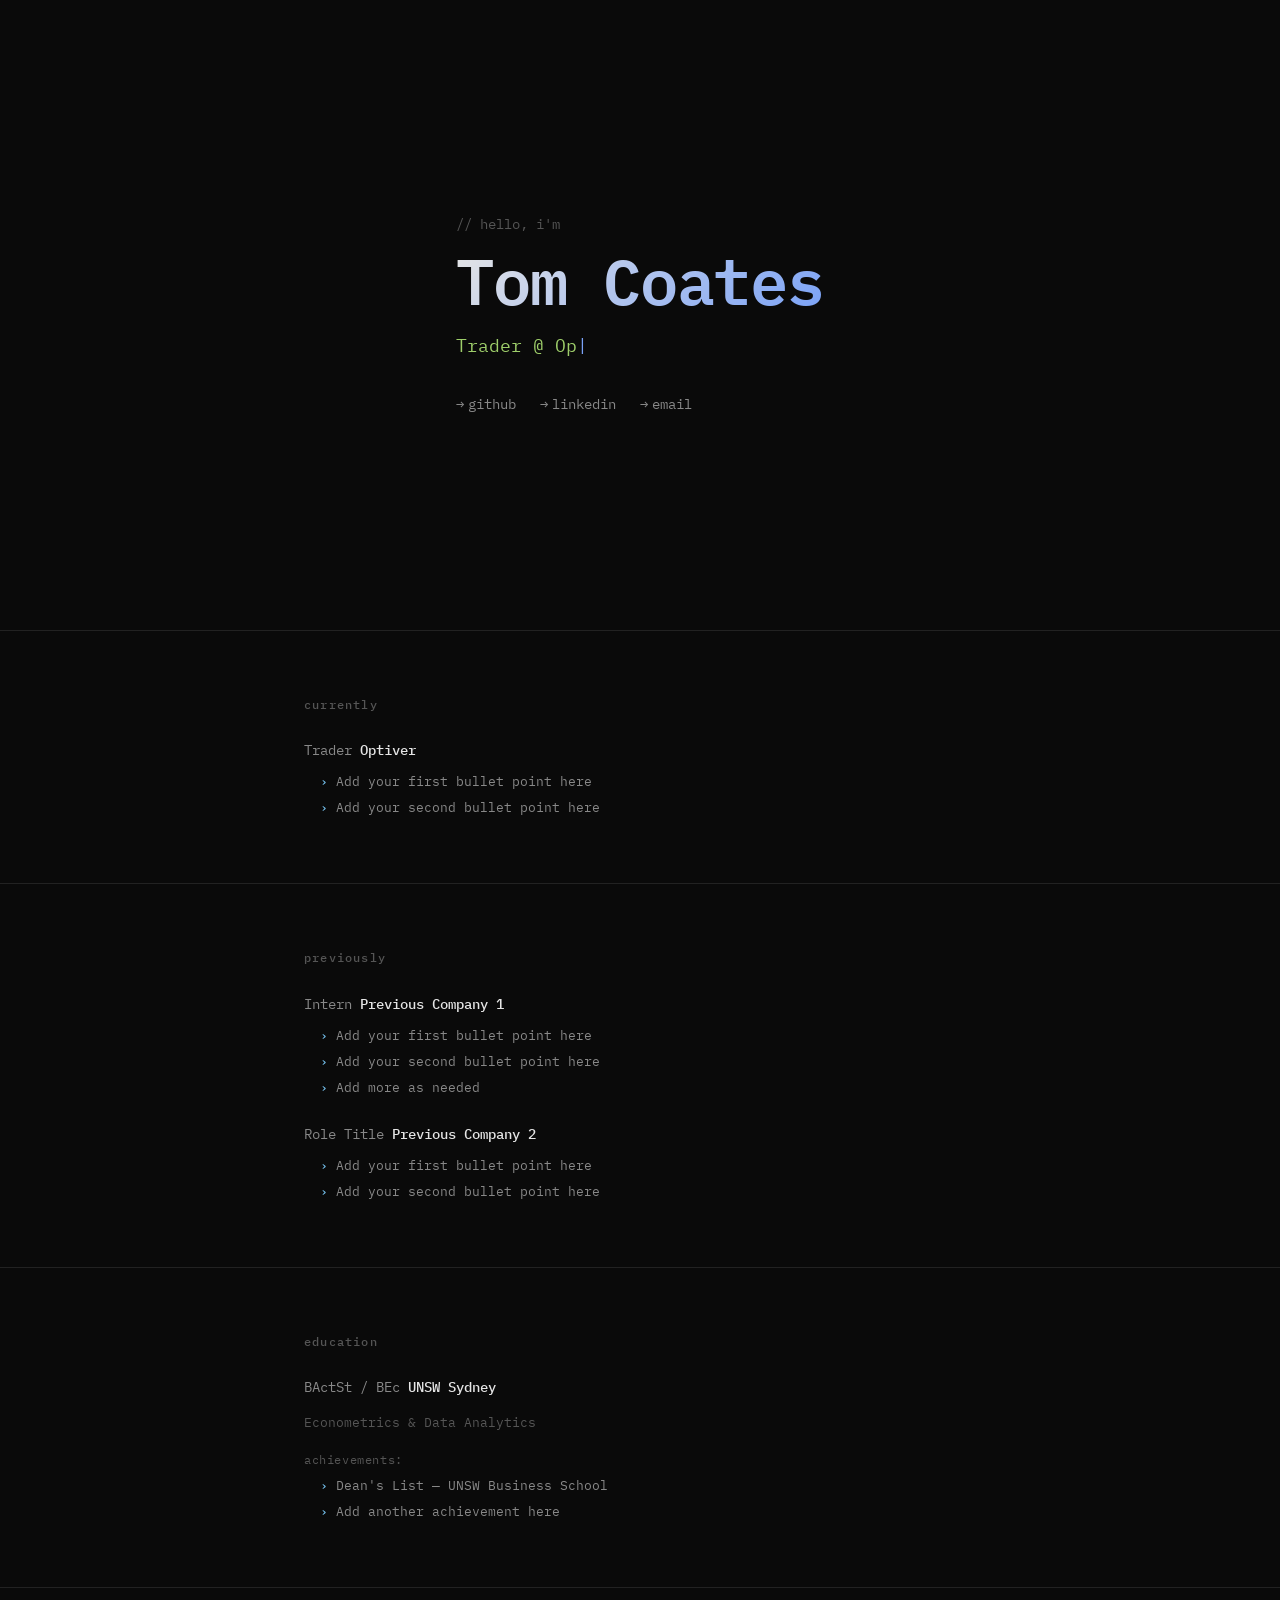
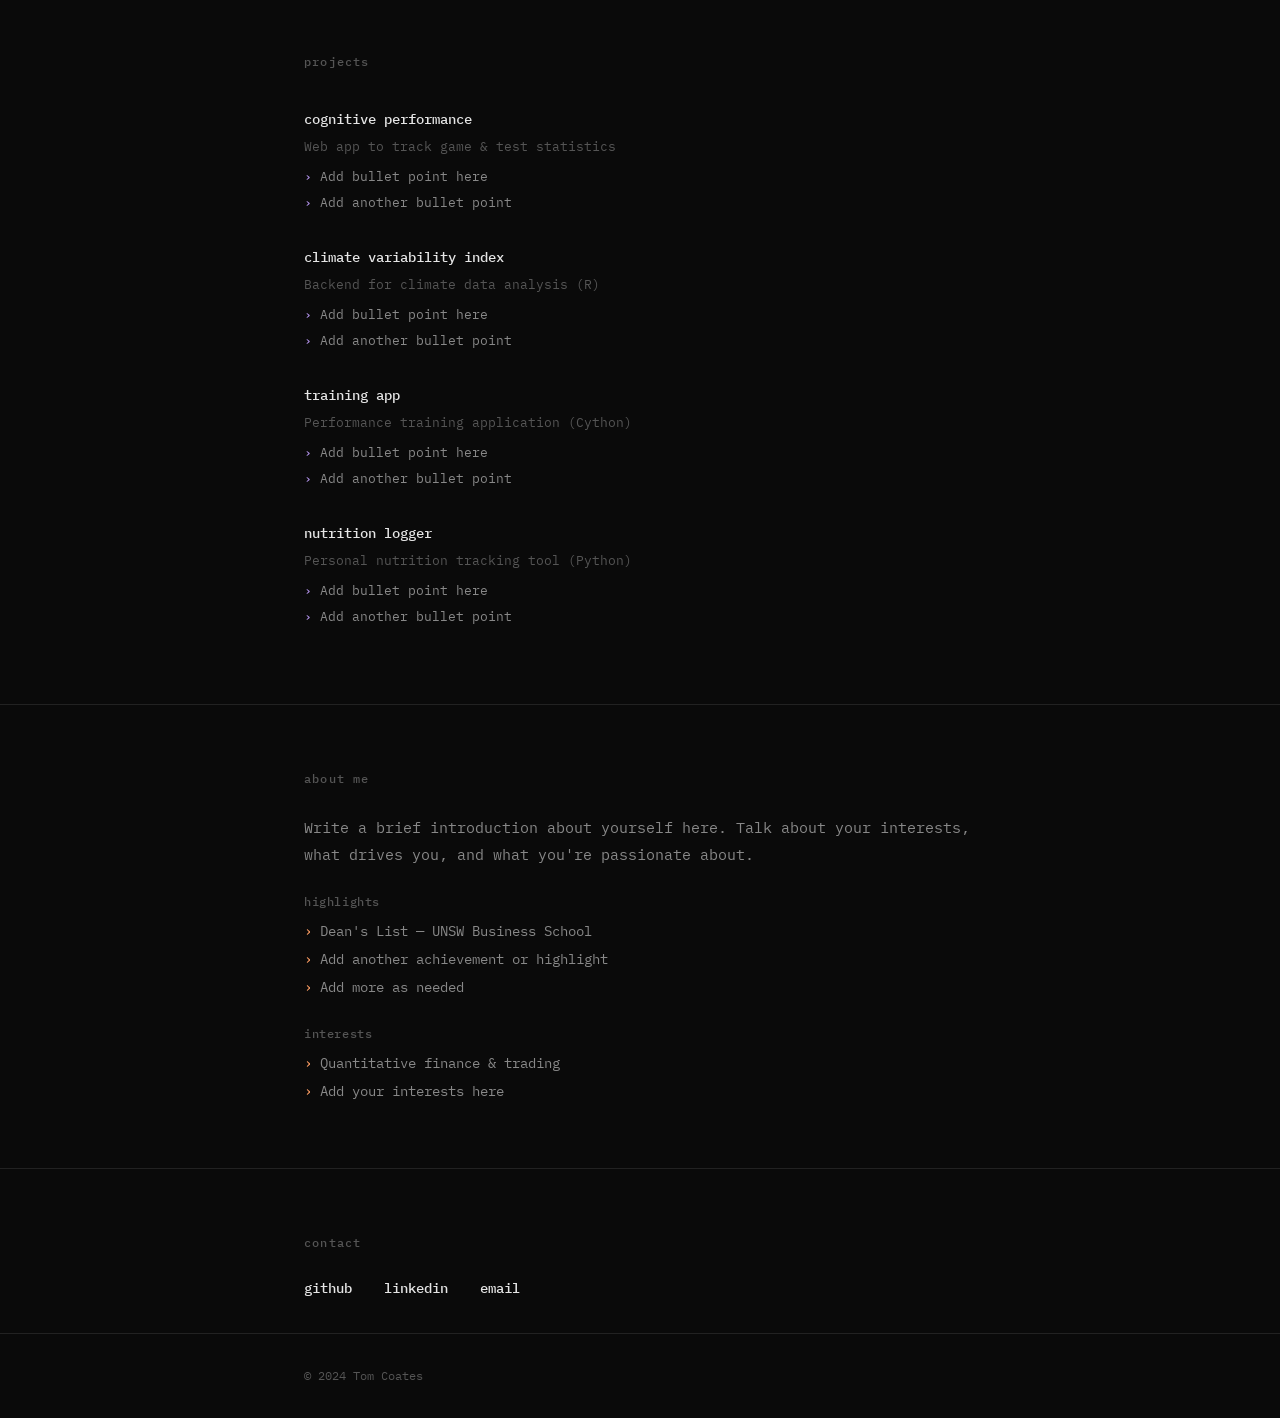
==== index.html @ 4c6ff426 "Add bullet points to all sections and About Me page" ====
<!DOCTYPE html>
<html lang="en">

<head>
    <meta charset="UTF-8">
    <meta name="viewport" content="width=device-width, initial-scale=1.0">
    <title>Tom Coates</title>
    <meta name="description"
        content="Tom Coates - Quantitative Trader at Optiver. UNSW Graduate in Actuarial Studies and Economics.">

    <!-- IBM Plex Mono Font -->
    <link rel="preconnect" href="https://fonts.googleapis.com">
    <link rel="preconnect" href="https://fonts.gstatic.com" crossorigin>
    <link href="https://fonts.googleapis.com/css2?family=IBM+Plex+Mono:wght@300;400;500;600&display=swap"
        rel="stylesheet">

    <link rel="stylesheet" href="styles.css">
</head>

<body>
    <!-- ═══════════════════════════════════════════════════════════════════════
         HEADER / HERO SECTION
         ═══════════════════════════════════════════════════════════════════════ -->
    <header class="hero">
        <div class="container">
            <div class="hero-content">
                <p class="hero-prefix">// hello, i'm</p>
                <h1 class="hero-name">Tom Coates</h1>
                <p class="hero-tagline">
                    <span class="typing-text" id="typing-text"></span><span class="cursor">|</span>
                </p>
                <div class="hero-links">
                    <a href="https://github.com/kaliokagathoi" target="_blank" rel="noopener" class="hero-link">
                        <span class="link-icon">→</span> github
                    </a>
                    <a href="https://linkedin.com/in/tom-coates-tgc" target="_blank" rel="noopener" class="hero-link">
                        <span class="link-icon">→</span> linkedin
                    </a>
                    <a href="mailto:tom@example.com" class="hero-link">
                        <span class="link-icon">→</span> email
                    </a>
                </div>
            </div>
        </div>
    </header>

    <main>
        <!-- ═══════════════════════════════════════════════════════════════════════
             CURRENTLY SECTION
             ═══════════════════════════════════════════════════════════════════════ -->
        <section class="section" id="currently">
            <div class="container">
                <h2 class="section-title">currently</h2>
                <div class="timeline">
                    <div class="timeline-item">
                        <div class="timeline-header">
                            <span class="timeline-role">Trader</span>
                            <a href="https://optiver.com" target="_blank" rel="noopener"
                                class="timeline-company">Optiver</a>
                        </div>
                        <ul class="timeline-bullets">
                            <li>Add your first bullet point here</li>
                            <li>Add your second bullet point here</li>
                        </ul>
                    </div>
                </div>
            </div>
        </section>

        <!-- ═══════════════════════════════════════════════════════════════════════
             PREVIOUSLY SECTION (EXPERIENCE)
             To add more experience: copy a timeline-item block and update the content
             ═══════════════════════════════════════════════════════════════════════ -->
        <section class="section" id="experience">
            <div class="container">
                <h2 class="section-title">previously</h2>
                <div class="timeline">
                    <!-- EXPERIENCE ITEM 1 -->
                    <div class="timeline-item">
                        <div class="timeline-header">
                            <span class="timeline-role">Intern</span>
                            <a href="#" class="timeline-company">Previous Company 1</a>
                        </div>
                        <ul class="timeline-bullets">
                            <li>Add your first bullet point here</li>
                            <li>Add your second bullet point here</li>
                            <li>Add more as needed</li>
                        </ul>
                    </div>
                    <!-- EXPERIENCE ITEM 2 -->
                    <div class="timeline-item">
                        <div class="timeline-header">
                            <span class="timeline-role">Role Title</span>
                            <a href="#" class="timeline-company">Previous Company 2</a>
                        </div>
                        <ul class="timeline-bullets">
                            <li>Add your first bullet point here</li>
                            <li>Add your second bullet point here</li>
                        </ul>
                    </div>
                    <!-- EXPERIENCE ITEM 3 - Add more by copying a timeline-item block above -->
                </div>
            </div>
        </section>

        <!-- ═══════════════════════════════════════════════════════════════════════
             EDUCATION SECTION
             ═══════════════════════════════════════════════════════════════════════ -->
        <section class="section" id="education">
            <div class="container">
                <h2 class="section-title">education</h2>
                <div class="timeline">
                    <div class="timeline-item">
                        <div class="timeline-header">
                            <span class="timeline-role">BActSt / BEc</span>
                            <a href="https://unsw.edu.au" target="_blank" rel="noopener" class="timeline-company">UNSW
                                Sydney</a>
                        </div>
                        <p class="timeline-detail">Econometrics & Data Analytics</p>

                        <!-- ACHIEVEMENTS -->
                        <div class="education-achievements">
                            <span class="achievements-label">achievements:</span>
                            <ul class="timeline-bullets">
                                <li>Dean's List — UNSW Business School</li>
                                <li>Add another achievement here</li>
                            </ul>
                        </div>
                    </div>
                </div>
            </div>
        </section>

        <!-- ═══════════════════════════════════════════════════════════════════════
             PROJECTS SECTION
             ═══════════════════════════════════════════════════════════════════════
             
             HOW TO ADD/EDIT PROJECTS:
             1. Copy a project-item block
             2. Update the href, title, and description
             3. Projects are displayed in order from top to bottom
             
             ═══════════════════════════════════════════════════════════════════════ -->
        <section class="section" id="projects">
            <div class="container">
                <h2 class="section-title">projects</h2>
                <div class="projects-grid">

                    <!-- ─────────────────────────────────────────────────────────
                         PROJECT 1: Cognitive Performance Tracker
                         ───────────────────────────────────────────────────────── -->
                    <div class="project-item">
                        <a href="https://github.com/kaliokagathoi/CognitivePerformance" target="_blank" rel="noopener"
                            class="project-link">
                            <span class="project-title">cognitive performance</span>
                        </a>
                        <span class="project-desc">Web app to track game & test statistics</span>
                        <ul class="project-bullets">
                            <li>Add bullet point here</li>
                            <li>Add another bullet point</li>
                        </ul>
                    </div>

                    <!-- ─────────────────────────────────────────────────────────
                         PROJECT 2: Climate Variability Index
                         ───────────────────────────────────────────────────────── -->
                    <div class="project-item">
                        <a href="https://github.com/kaliokagathoi/ClimateVariabilityIndex" target="_blank"
                            rel="noopener" class="project-link">
                            <span class="project-title">climate variability index</span>
                        </a>
                        <span class="project-desc">Backend for climate data analysis (R)</span>
                        <ul class="project-bullets">
                            <li>Add bullet point here</li>
                            <li>Add another bullet point</li>
                        </ul>
                    </div>

                    <!-- ─────────────────────────────────────────────────────────
                         PROJECT 3: Training App
                         ───────────────────────────────────────────────────────── -->
                    <div class="project-item">
                        <a href="https://github.com/kaliokagathoi/trainingApp" target="_blank" rel="noopener"
                            class="project-link">
                            <span class="project-title">training app</span>
                        </a>
                        <span class="project-desc">Performance training application (Cython)</span>
                        <ul class="project-bullets">
                            <li>Add bullet point here</li>
                            <li>Add another bullet point</li>
                        </ul>
                    </div>

                    <!-- ─────────────────────────────────────────────────────────
                         PROJECT 4: Nutrition Logger
                         ───────────────────────────────────────────────────────── -->
                    <div class="project-item">
                        <a href="https://github.com/kaliokagathoi/nutritionLogger" target="_blank" rel="noopener"
                            class="project-link">
                            <span class="project-title">nutrition logger</span>
                        </a>
                        <span class="project-desc">Personal nutrition tracking tool (Python)</span>
                        <ul class="project-bullets">
                            <li>Add bullet point here</li>
                            <li>Add another bullet point</li>
                        </ul>
                    </div>

                    <!-- ─────────────────────────────────────────────────────────
                         ADD MORE PROJECTS HERE
                         Copy the template below and fill in your details:
                         
                    <a href="YOUR_PROJECT_URL" target="_blank" rel="noopener" class="project-item">
                        <span class="project-title">project name</span>
                        <span class="project-desc">Brief description of the project</span>
                    </a>
                         ───────────────────────────────────────────────────────── -->

                </div>
            </div>
        </section>

        <!-- ═══════════════════════════════════════════════════════════════════════
             ABOUT ME SECTION
             ═══════════════════════════════════════════════════════════════════════ -->
        <section class="section" id="about">
            <div class="container">
                <h2 class="section-title">about me</h2>
                <div class="about-content">
                    <p class="about-text">
                        Write a brief introduction about yourself here. Talk about your interests,
                        what drives you, and what you're passionate about.
                    </p>

                    <!-- ACHIEVEMENTS/HIGHLIGHTS -->
                    <div class="about-highlights">
                        <h3 class="about-subtitle">highlights</h3>
                        <ul class="about-list">
                            <li>Dean's List — UNSW Business School</li>
                            <li>Add another achievement or highlight</li>
                            <li>Add more as needed</li>
                        </ul>
                    </div>

                    <!-- INTERESTS (optional) -->
                    <div class="about-highlights">
                        <h3 class="about-subtitle">interests</h3>
                        <ul class="about-list">
                            <li>Quantitative finance & trading</li>
                            <li>Add your interests here</li>
                        </ul>
                    </div>
                </div>
            </div>
        </section>

        <!-- ═══════════════════════════════════════════════════════════════════════
             CONTACT SECTION
             ═══════════════════════════════════════════════════════════════════════ -->
        <section class="section section-contact" id="contact">
            <div class="container">
                <h2 class="section-title">contact</h2>
                <div class="contact-links">
                    <a href="https://github.com/kaliokagathoi" target="_blank" rel="noopener" class="contact-link">
                        github
                    </a>
                    <a href="https://linkedin.com/in/tom-coates-tgc" target="_blank" rel="noopener"
                        class="contact-link">
                        linkedin
                    </a>
                    <a href="mailto:tom@example.com" class="contact-link" id="email-link">
                        email
                    </a>
                </div>
            </div>
        </section>
    </main>

    <!-- ═══════════════════════════════════════════════════════════════════════
         FOOTER
         ═══════════════════════════════════════════════════════════════════════ -->
    <footer class="footer">
        <div class="container">
            <p class="footer-text">© 2024 Tom Coates</p>
        </div>
    </footer>

    <script src="script.js"></script>
</body>

</html>
---- styles.css ----
/* ═══════════════════════════════════════════════════════════════════════════
   PERSONAL WEBSITE STYLES
   Font: IBM Plex Mono (Cursor-inspired)
   Theme: Dark, minimalistic, software-like
   ═══════════════════════════════════════════════════════════════════════════ */

/* ─────────────────────────────────────────────────────────────────────────────
   CSS VARIABLES - Edit these to customize colors
   ───────────────────────────────────────────────────────────────────────────── */
:root {
    /* Background colors */
    --bg-primary: #0a0a0a;
    --bg-secondary: #111111;
    --bg-hover: #1a1a1a;

    /* Text colors */
    --text-primary: #e5e5e5;
    --text-secondary: #888888;
    --text-muted: #555555;

    /* Accent colors (syntax-highlighting inspired) */
    --accent-blue: #7aa2f7;
    --accent-green: #9ece6a;
    --accent-purple: #bb9af7;
    --accent-orange: #ff9e64;
    --accent-cyan: #7dcfff;

    /* UI colors */
    --border-color: #222222;
    --cursor-color: var(--accent-blue);

    /* Spacing */
    --section-gap: 4rem;
    --container-max: 720px;

    /* Typography */
    --font-mono: 'IBM Plex Mono', 'Fira Code', 'SF Mono', Consolas, monospace;
}

/* ─────────────────────────────────────────────────────────────────────────────
   RESET & BASE STYLES
   ───────────────────────────────────────────────────────────────────────────── */
*,
*::before,
*::after {
    margin: 0;
    padding: 0;
    box-sizing: border-box;
}

html {
    scroll-behavior: smooth;
}

body {
    font-family: var(--font-mono);
    font-size: 14px;
    font-weight: 400;
    line-height: 1.7;
    color: var(--text-primary);
    background-color: var(--bg-primary);
    -webkit-font-smoothing: antialiased;
    -moz-osx-font-smoothing: grayscale;
}

::selection {
    background-color: var(--accent-blue);
    color: var(--bg-primary);
}

/* ─────────────────────────────────────────────────────────────────────────────
   CONTAINER
   ───────────────────────────────────────────────────────────────────────────── */
.container {
    max-width: var(--container-max);
    margin: 0 auto;
    padding: 0 1.5rem;
}

/* ─────────────────────────────────────────────────────────────────────────────
   HERO SECTION
   ───────────────────────────────────────────────────────────────────────────── */
.hero {
    min-height: 70vh;
    display: flex;
    align-items: center;
    padding: 3rem 0;
}

.hero-content {
    width: 100%;
}

.hero-prefix {
    color: var(--text-muted);
    font-size: 0.875rem;
    margin-bottom: 0.5rem;
}

.hero-name {
    font-size: clamp(2.5rem, 8vw, 4rem);
    font-weight: 600;
    letter-spacing: -0.02em;
    line-height: 1.1;
    margin-bottom: 1rem;
    background: linear-gradient(135deg, var(--text-primary) 0%, var(--accent-blue) 100%);
    -webkit-background-clip: text;
    -webkit-text-fill-color: transparent;
    background-clip: text;
}

.hero-tagline {
    font-size: 1.125rem;
    color: var(--text-secondary);
    margin-bottom: 2rem;
    min-height: 1.7em;
}

.typing-text {
    color: var(--accent-green);
}

.cursor {
    color: var(--cursor-color);
    animation: blink 1s step-end infinite;
}

@keyframes blink {

    0%,
    50% {
        opacity: 1;
    }

    51%,
    100% {
        opacity: 0;
    }
}

.hero-links {
    display: flex;
    flex-wrap: wrap;
    gap: 1.5rem;
}

.hero-link {
    color: var(--text-secondary);
    text-decoration: none;
    font-size: 0.875rem;
    transition: color 0.2s ease;
    display: flex;
    align-items: center;
    gap: 0.25rem;
}

.hero-link:hover {
    color: var(--accent-blue);
}

.link-icon {
    transition: transform 0.2s ease;
}

.hero-link:hover .link-icon {
    transform: translateX(3px);
}

/* ─────────────────────────────────────────────────────────────────────────────
   SECTIONS
   ───────────────────────────────────────────────────────────────────────────── */
.section {
    padding: var(--section-gap) 0;
    border-top: 1px solid var(--border-color);
}

.section-title {
    font-size: 0.75rem;
    font-weight: 500;
    text-transform: lowercase;
    color: var(--text-muted);
    letter-spacing: 0.1em;
    margin-bottom: 1.5rem;
}

/* ─────────────────────────────────────────────────────────────────────────────
   TIMELINE (Experience/Education)
   ───────────────────────────────────────────────────────────────────────────── */
.timeline {
    display: flex;
    flex-direction: column;
    gap: 1.5rem;
}

.timeline-item {
    display: flex;
    flex-direction: column;
    gap: 0.5rem;
}

.timeline-header {
    display: flex;
    flex-wrap: wrap;
    align-items: baseline;
    gap: 0.5rem;
}

.timeline-role {
    color: var(--text-secondary);
    font-size: 0.875rem;
}

.timeline-company {
    color: var(--text-primary);
    text-decoration: none;
    font-weight: 500;
    transition: color 0.2s ease;
}

.timeline-company:hover {
    color: var(--accent-blue);
}

.timeline-detail {
    width: 100%;
    color: var(--text-muted);
    font-size: 0.8125rem;
    margin-top: 0.25rem;
}

.timeline-bullets {
    list-style: none;
    padding-left: 1rem;
    margin: 0;
    display: flex;
    flex-direction: column;
    gap: 0.25rem;
}

.timeline-bullets li {
    color: var(--text-secondary);
    font-size: 0.8125rem;
    position: relative;
    padding-left: 1rem;
}

.timeline-bullets li::before {
    content: '›';
    position: absolute;
    left: 0;
    color: var(--accent-cyan);
}

.education-achievements {
    margin-top: 0.5rem;
}

.achievements-label {
    font-size: 0.75rem;
    color: var(--text-muted);
    letter-spacing: 0.05em;
    display: block;
    margin-bottom: 0.25rem;
}

/* ─────────────────────────────────────────────────────────────────────────────
   ACHIEVEMENTS
   ───────────────────────────────────────────────────────────────────────────── */
.achievements-list {
    list-style: none;
    display: flex;
    flex-direction: column;
    gap: 0.75rem;
}

.achievement-item {
    display: flex;
    align-items: flex-start;
    gap: 0.75rem;
    color: var(--text-secondary);
    font-size: 0.9375rem;
}

.achievement-bullet {
    color: var(--accent-orange);
    font-size: 0.625rem;
    margin-top: 0.4rem;
}

/* ─────────────────────────────────────────────────────────────────────────────
   ABOUT ME
   ───────────────────────────────────────────────────────────────────────────── */
.about-content {
    display: flex;
    flex-direction: column;
    gap: 1.5rem;
}

.about-text {
    color: var(--text-secondary);
    font-size: 0.9375rem;
    line-height: 1.8;
}

.about-highlights {
    display: flex;
    flex-direction: column;
    gap: 0.5rem;
}

.about-subtitle {
    font-size: 0.75rem;
    font-weight: 500;
    color: var(--text-muted);
    letter-spacing: 0.05em;
}

.about-list {
    list-style: none;
    display: flex;
    flex-direction: column;
    gap: 0.25rem;
    padding-left: 0;
}

.about-list li {
    color: var(--text-secondary);
    font-size: 0.875rem;
    position: relative;
    padding-left: 1rem;
}

.about-list li::before {
    content: '›';
    position: absolute;
    left: 0;
    color: var(--accent-orange);
}

/* ─────────────────────────────────────────────────────────────────────────────
   PROJECTS GRID
   ───────────────────────────────────────────────────────────────────────────── */
.projects-grid {
    display: flex;
    flex-direction: column;
    gap: 0.5rem;
}

.project-item {
    display: block;
    padding: 0.75rem 1rem;
    margin: 0 -1rem;
    border-radius: 4px;
    transition: background-color 0.2s ease;
}

.project-item:hover {
    background-color: var(--bg-hover);
}

.project-link {
    text-decoration: none;
}

.project-title {
    display: block;
    color: var(--text-primary);
    font-weight: 500;
    margin-bottom: 0.25rem;
    transition: color 0.2s ease;
}

.project-link:hover .project-title,
.project-item:hover .project-title {
    color: var(--accent-blue);
}

.project-desc {
    display: block;
    color: var(--text-muted);
    font-size: 0.8125rem;
    margin-bottom: 0.5rem;
}

.project-bullets {
    list-style: none;
    padding-left: 0;
    margin: 0;
    display: flex;
    flex-direction: column;
    gap: 0.25rem;
}

.project-bullets li {
    color: var(--text-secondary);
    font-size: 0.8125rem;
    position: relative;
    padding-left: 1rem;
}

.project-bullets li::before {
    content: '›';
    position: absolute;
    left: 0;
    color: var(--accent-purple);
}

/* ─────────────────────────────────────────────────────────────────────────────
   CONTACT
   ───────────────────────────────────────────────────────────────────────────── */
.section-contact {
    padding-bottom: 2rem;
}

.contact-links {
    display: flex;
    flex-wrap: wrap;
    gap: 2rem;
}

.contact-link {
    color: var(--text-primary);
    text-decoration: none;
    font-weight: 500;
    position: relative;
    transition: color 0.2s ease;
}

.contact-link::after {
    content: '';
    position: absolute;
    bottom: -2px;
    left: 0;
    width: 0;
    height: 1px;
    background-color: var(--accent-blue);
    transition: width 0.3s ease;
}

.contact-link:hover {
    color: var(--accent-blue);
}

.contact-link:hover::after {
    width: 100%;
}

/* ─────────────────────────────────────────────────────────────────────────────
   FOOTER
   ───────────────────────────────────────────────────────────────────────────── */
.footer {
    padding: 2rem 0;
    border-top: 1px solid var(--border-color);
}

.footer-text {
    color: var(--text-muted);
    font-size: 0.75rem;
}

/* ─────────────────────────────────────────────────────────────────────────────
   ANIMATIONS
   ───────────────────────────────────────────────────────────────────────────── */
.fade-in {
    opacity: 0;
    transform: translateY(20px);
    transition: opacity 0.6s ease, transform 0.6s ease;
}

.fade-in.visible {
    opacity: 1;
    transform: translateY(0);
}

/* ─────────────────────────────────────────────────────────────────────────────
   RESPONSIVE
   ───────────────────────────────────────────────────────────────────────────── */
@media (max-width: 640px) {
    body {
        font-size: 13px;
    }

    .hero {
        min-height: 60vh;
    }

    .hero-links {
        gap: 1rem;
    }

    :root {
        --section-gap: 3rem;
    }

    .project-item {
        padding: 0.625rem 0.75rem;
        margin: 0 -0.75rem;
    }
}

@media (prefers-reduced-motion: reduce) {
    html {
        scroll-behavior: auto;
    }

    .fade-in {
        transition: none;
    }

    .cursor {
        animation: none;
    }
}
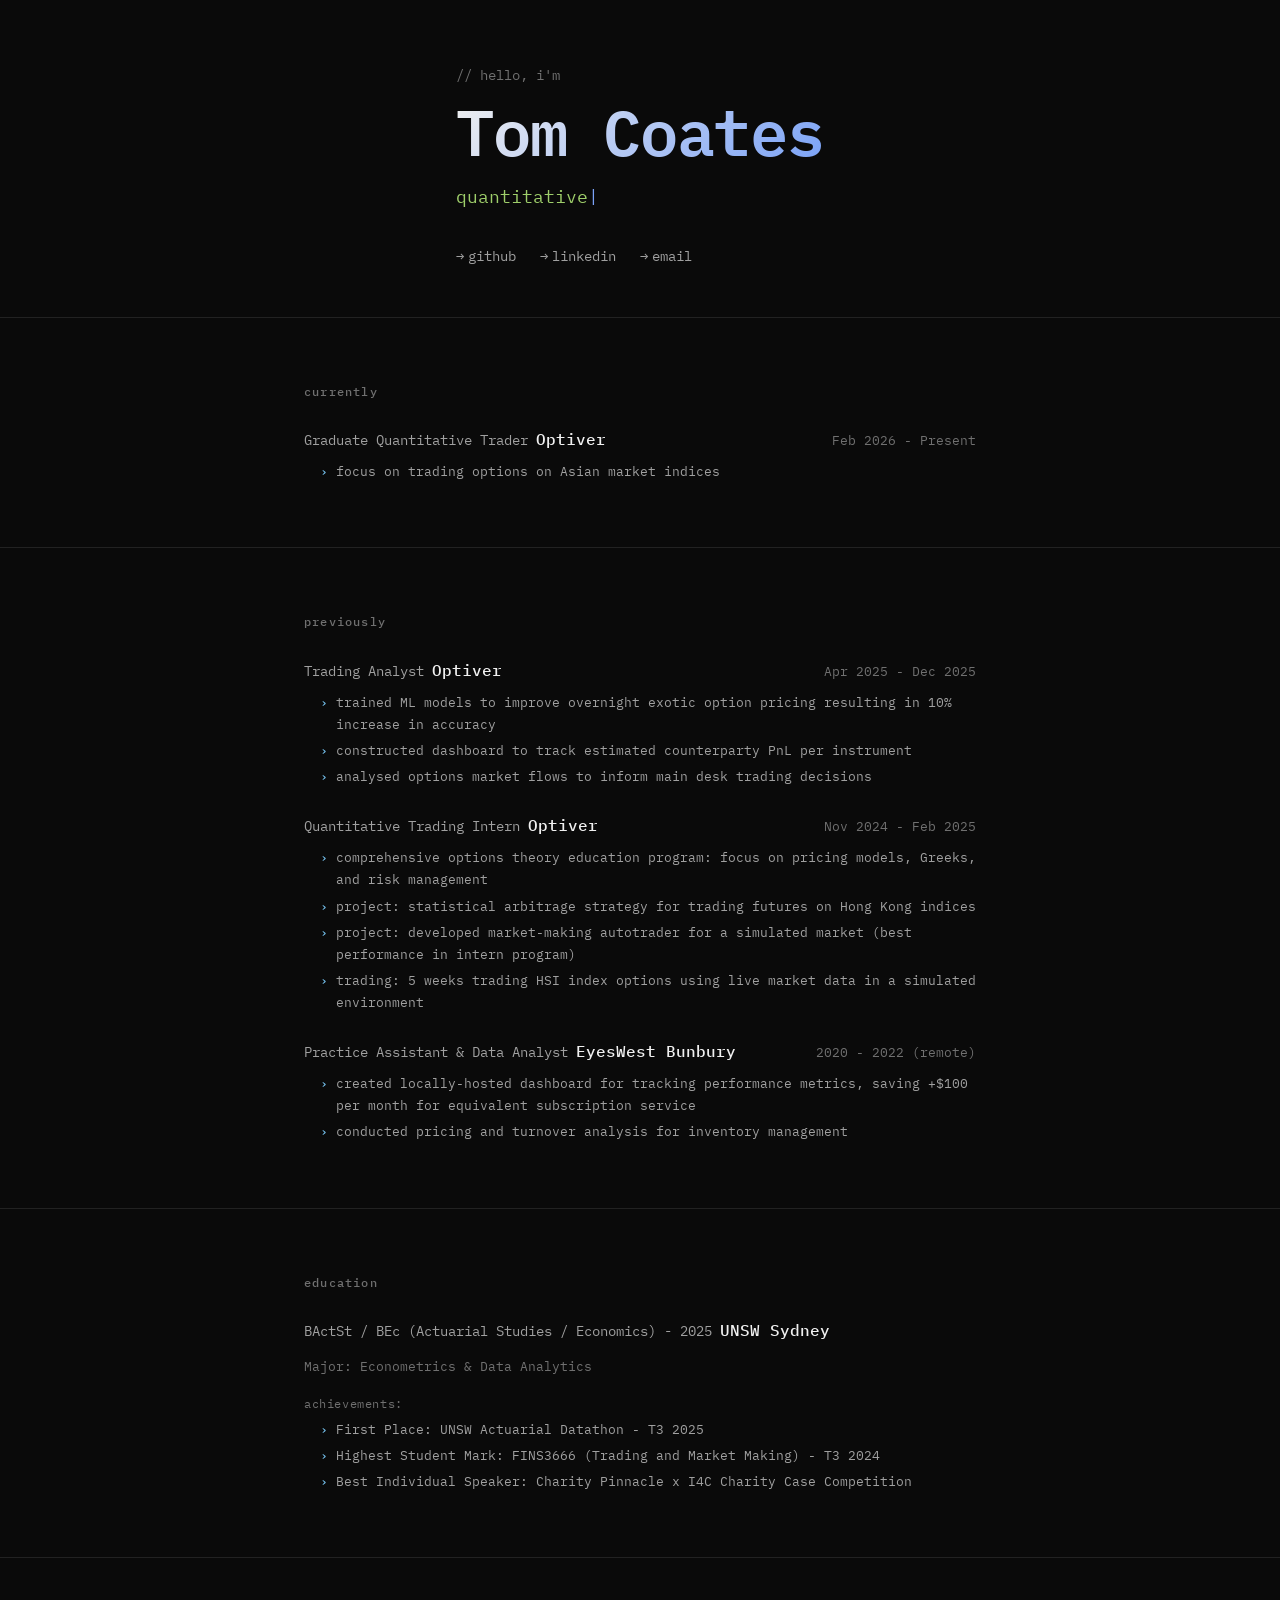
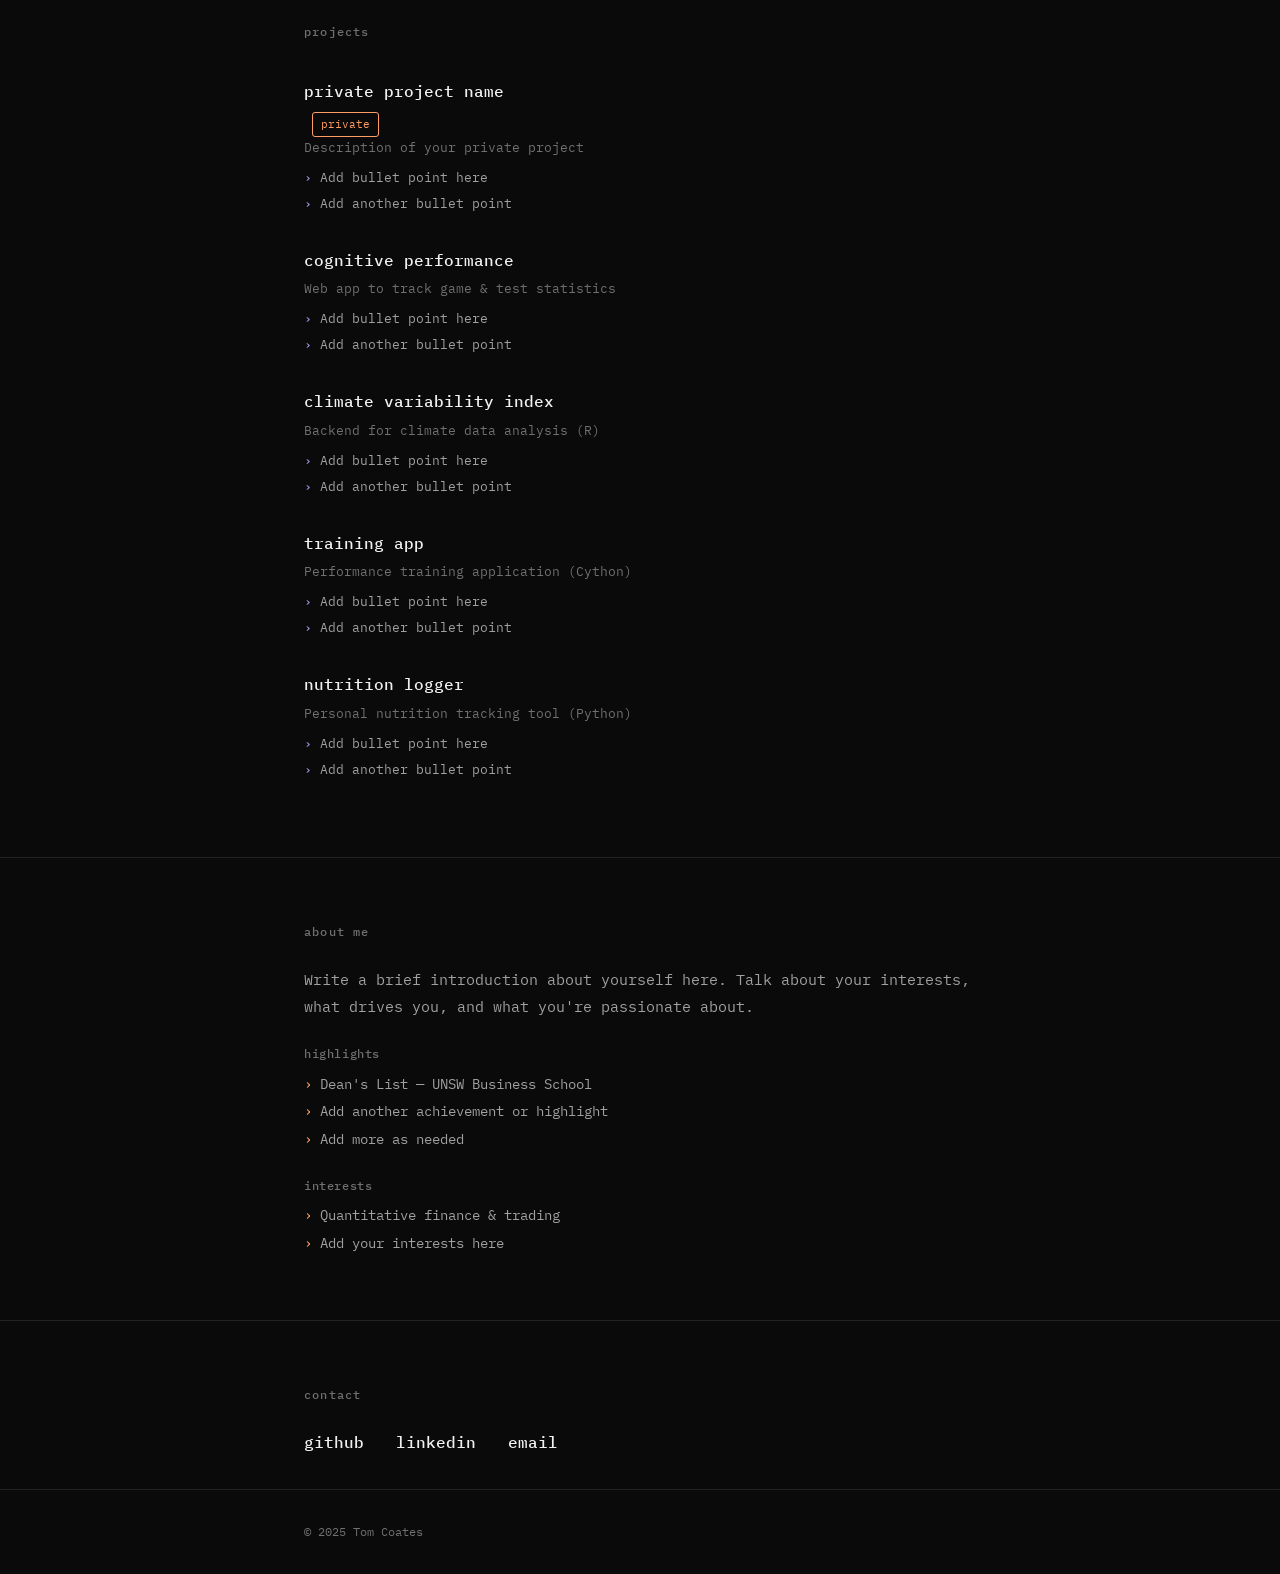
==== commit 0b05c55c: "Add date ranges, private projects, contrast improvements, and real content" ====
--- a/index.html
+++ b/index.html
@@ -6,7 +6,7 @@
     <meta name="viewport" content="width=device-width, initial-scale=1.0">
     <title>Tom Coates</title>
     <meta name="description"
-        content="Tom Coates - Quantitative Trader at Optiver. UNSW Graduate in Actuarial Studies and Economics.">
+        content="Tom Coates - Graduate Quantitative Trader at Optiver. UNSW Graduate in Actuarial Studies and Economics.">
 
     <!-- IBM Plex Mono Font -->
     <link rel="preconnect" href="https://fonts.googleapis.com">
@@ -36,7 +36,7 @@
                     <a href="https://linkedin.com/in/tom-coates-tgc" target="_blank" rel="noopener" class="hero-link">
                         <span class="link-icon">→</span> linkedin
                     </a>
-                    <a href="mailto:tom@example.com" class="hero-link">
+                    <a href="mailto:tom.coates231@gmail.com" class="hero-link">
                         <span class="link-icon">→</span> email
                     </a>
                 </div>
@@ -45,85 +45,96 @@
     </header>
 
     <main>
-        <!-- ═══════════════════════════════════════════════════════════════════════
-             CURRENTLY SECTION
-             ═══════════════════════════════════════════════════════════════════════ -->
         <section class="section" id="currently">
             <div class="container">
                 <h2 class="section-title">currently</h2>
                 <div class="timeline">
                     <div class="timeline-item">
                         <div class="timeline-header">
-                            <span class="timeline-role">Trader</span>
+                            <span class="timeline-role">Graduate Quantitative Trader</span>
                             <a href="https://optiver.com" target="_blank" rel="noopener"
                                 class="timeline-company">Optiver</a>
+                            <span class="timeline-date">Feb 2026 - Present</span>
                         </div>
                         <ul class="timeline-bullets">
-                            <li>Add your first bullet point here</li>
-                            <li>Add your second bullet point here</li>
-                        </ul>
-                    </div>
-                </div>
-            </div>
-        </section>
-
-        <!-- ═══════════════════════════════════════════════════════════════════════
-             PREVIOUSLY SECTION (EXPERIENCE)
-             To add more experience: copy a timeline-item block and update the content
-             ═══════════════════════════════════════════════════════════════════════ -->
+                            <li>focus on trading options on Asian market indices</li>
+                        </ul>
+                    </div>
+                </div>
+            </div>
+        </section>
+
         <section class="section" id="experience">
             <div class="container">
                 <h2 class="section-title">previously</h2>
                 <div class="timeline">
-                    <!-- EXPERIENCE ITEM 1 -->
-                    <div class="timeline-item">
-                        <div class="timeline-header">
-                            <span class="timeline-role">Intern</span>
-                            <a href="#" class="timeline-company">Previous Company 1</a>
+                    <div class="timeline-item">
+                        <div class="timeline-header">
+                            <span class="timeline-role">Trading Analyst</span>
+                            <a href="https://optiver.com" target="_blank" rel="noopener"
+                                class="timeline-company">Optiver</a>
+                            <span class="timeline-date">Apr 2025 - Dec 2025</span>
                         </div>
                         <ul class="timeline-bullets">
-                            <li>Add your first bullet point here</li>
-                            <li>Add your second bullet point here</li>
-                            <li>Add more as needed</li>
-                        </ul>
-                    </div>
-                    <!-- EXPERIENCE ITEM 2 -->
-                    <div class="timeline-item">
-                        <div class="timeline-header">
-                            <span class="timeline-role">Role Title</span>
-                            <a href="#" class="timeline-company">Previous Company 2</a>
+                            <li>trained ML models to improve overnight exotic option pricing resulting in 10% increase
+                                in
+                                accuracy</li>
+                            <li>constructed dashboard to track estimated counterparty PnL per instrument</li>
+                            <li>analysed options market flows to inform main desk trading decisions</li>
+                        </ul>
+                    </div>
+                    <div class="timeline-item">
+                        <div class="timeline-header">
+                            <span class="timeline-role">Quantitative Trading Intern</span>
+                            <a href="https://optiver.com" target="_blank" rel="noopener"
+                                class="timeline-company">Optiver</a>
+                            <span class="timeline-date">Nov 2024 - Feb 2025</span>
                         </div>
                         <ul class="timeline-bullets">
-                            <li>Add your first bullet point here</li>
-                            <li>Add your second bullet point here</li>
-                        </ul>
-                    </div>
-                    <!-- EXPERIENCE ITEM 3 - Add more by copying a timeline-item block above -->
-                </div>
-            </div>
-        </section>
-
-        <!-- ═══════════════════════════════════════════════════════════════════════
-             EDUCATION SECTION
-             ═══════════════════════════════════════════════════════════════════════ -->
+                            <li>comprehensive options theory education program: focus on pricing models, Greeks, and
+                                risk management</li>
+                            <li>project: statistical arbitrage strategy for trading futures on Hong Kong indices</li>
+                            <li>project: developed market-making autotrader for a simulated market (best performance in
+                                intern program)</li>
+                            <li>trading: 5 weeks trading HSI index options using live market data in a simulated
+                                environment</li>
+                        </ul>
+                    </div>
+                    <div class="timeline-item">
+                        <div class="timeline-header">
+                            <span class="timeline-role">Practice Assistant & Data Analyst</span>
+                            <a href="#" class="timeline-company">EyesWest Bunbury</a>
+                            <span class="timeline-date">2020 - 2022 (remote)</span>
+                        </div>
+                        <ul class="timeline-bullets">
+                            <li>created locally-hosted dashboard for tracking performance metrics, saving +$100 per
+                                month for equivalent subscription service</li>
+                            <li>conducted pricing and turnover analysis for inventory management</li>
+                        </ul>
+                    </div>
+                </div>
+            </div>
+        </section>
+
         <section class="section" id="education">
             <div class="container">
                 <h2 class="section-title">education</h2>
                 <div class="timeline">
                     <div class="timeline-item">
                         <div class="timeline-header">
-                            <span class="timeline-role">BActSt / BEc</span>
+                            <span class="timeline-role">BActSt / BEc (Actuarial Studies / Economics) - 2025</span>
                             <a href="https://unsw.edu.au" target="_blank" rel="noopener" class="timeline-company">UNSW
                                 Sydney</a>
                         </div>
-                        <p class="timeline-detail">Econometrics & Data Analytics</p>
+                        <p class="timeline-detail">Major: Econometrics & Data Analytics</p>
 
                         <!-- ACHIEVEMENTS -->
                         <div class="education-achievements">
                             <span class="achievements-label">achievements:</span>
                             <ul class="timeline-bullets">
-                                <li>Dean's List — UNSW Business School</li>
-                                <li>Add another achievement here</li>
+                                <li>First Place: UNSW Actuarial Datathon - T3 2025</li>
+                                <li>Highest Student Mark: FINS3666 (Trading and Market Making) - T3 2024</li>
+                                <li>Best Individual Speaker: Charity Pinnacle x I4C Charity Case Competition</li>
                             </ul>
                         </div>
                     </div>
@@ -147,6 +158,19 @@
                 <div class="projects-grid">
 
                     <!-- ─────────────────────────────────────────────────────────
+                         PRIVATE PROJECT (no link)
+                         ───────────────────────────────────────────────────────── -->
+                    <div class="project-item">
+                        <span class="project-title">private project name</span>
+                        <span class="project-tag">private</span>
+                        <span class="project-desc">Description of your private project</span>
+                        <ul class="project-bullets">
+                            <li>Add bullet point here</li>
+                            <li>Add another bullet point</li>
+                        </ul>
+                    </div>
+
+                    <!-- ─────────────────────────────────────────────────────────
                          PROJECT 1: Cognitive Performance Tracker
                          ───────────────────────────────────────────────────────── -->
                     <div class="project-item">
@@ -268,7 +292,7 @@
                         class="contact-link">
                         linkedin
                     </a>
-                    <a href="mailto:tom@example.com" class="contact-link" id="email-link">
+                    <a href="mailto:tom.coates231@gmail.com" class="contact-link" id="email-link">
                         email
                     </a>
                 </div>
@@ -281,7 +305,7 @@
          ═══════════════════════════════════════════════════════════════════════ -->
     <footer class="footer">
         <div class="container">
-            <p class="footer-text">© 2024 Tom Coates</p>
+            <p class="footer-text">© 2025 Tom Coates</p>
         </div>
     </footer>
 
--- a/styles.css
+++ b/styles.css
@@ -13,10 +13,10 @@
     --bg-secondary: #111111;
     --bg-hover: #1a1a1a;
 
-    /* Text colors */
-    --text-primary: #e5e5e5;
-    --text-secondary: #888888;
-    --text-muted: #555555;
+    /* Text colors - High contrast for readability */
+    --text-primary: #f0f0f0;
+    --text-secondary: #a0a0a0;
+    --text-muted: #707070;
 
     /* Accent colors (syntax-highlighting inspired) */
     --accent-blue: #7aa2f7;
@@ -54,7 +54,7 @@
 
 body {
     font-family: var(--font-mono);
-    font-size: 14px;
+    font-size: 16px;
     font-weight: 400;
     line-height: 1.7;
     color: var(--text-primary);
@@ -81,10 +81,10 @@
    HERO SECTION
    ───────────────────────────────────────────────────────────────────────────── */
 .hero {
-    min-height: 70vh;
+    min-height: auto;
     display: flex;
     align-items: center;
-    padding: 3rem 0;
+    padding: 4rem 0 3rem 0;
 }
 
 .hero-content {
@@ -205,6 +205,19 @@
     gap: 0.5rem;
 }
 
+.timeline-date {
+    color: var(--text-muted);
+    font-size: 0.8125rem;
+    margin-left: auto;
+}
+
+@media (max-width: 640px) {
+    .timeline-date {
+        margin-left: 0;
+        width: 100%;
+    }
+}
+
 .timeline-role {
     color: var(--text-secondary);
     font-size: 0.875rem;
@@ -380,6 +393,18 @@
     color: var(--text-muted);
     font-size: 0.8125rem;
     margin-bottom: 0.5rem;
+}
+
+.project-tag {
+    display: inline-block;
+    font-size: 0.6875rem;
+    color: var(--accent-orange);
+    border: 1px solid var(--accent-orange);
+    padding: 0.125rem 0.5rem;
+    border-radius: 3px;
+    margin-left: 0.5rem;
+    vertical-align: middle;
+    text-transform: lowercase;
 }
 
 .project-bullets {
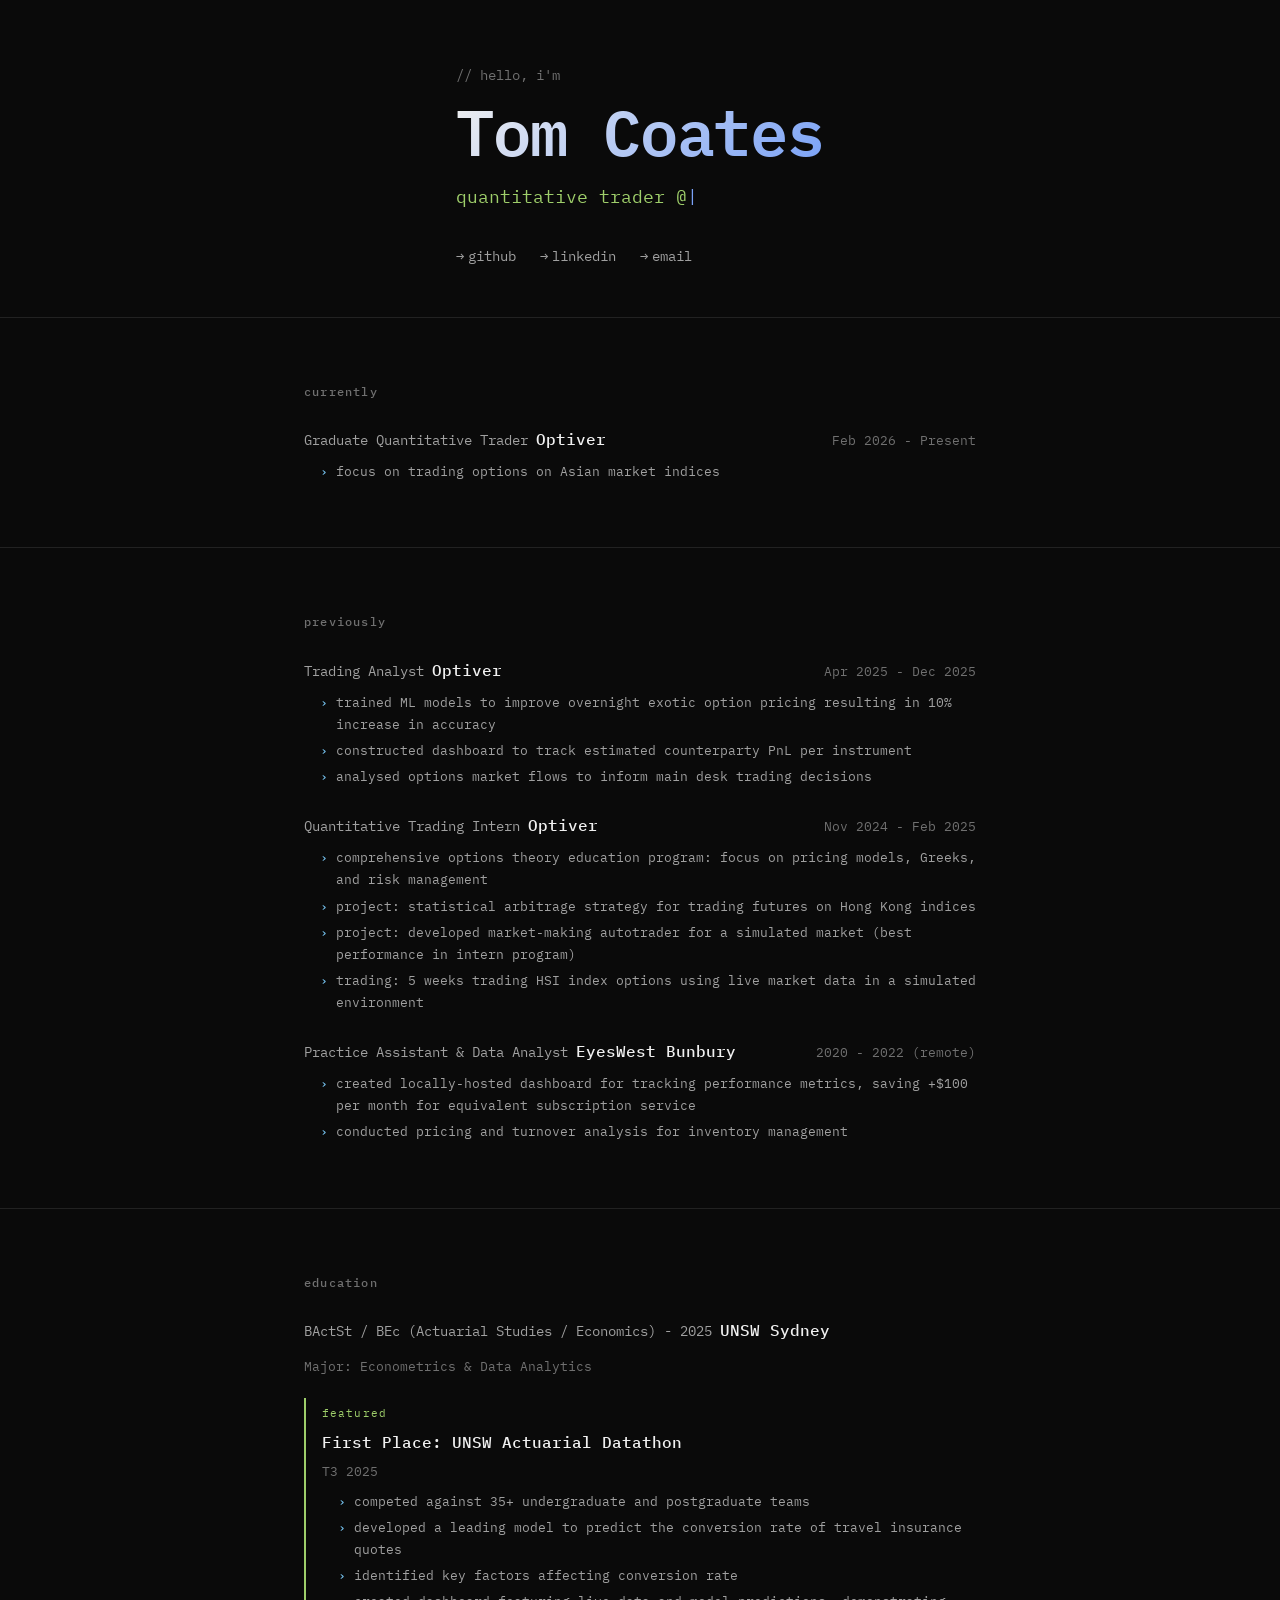
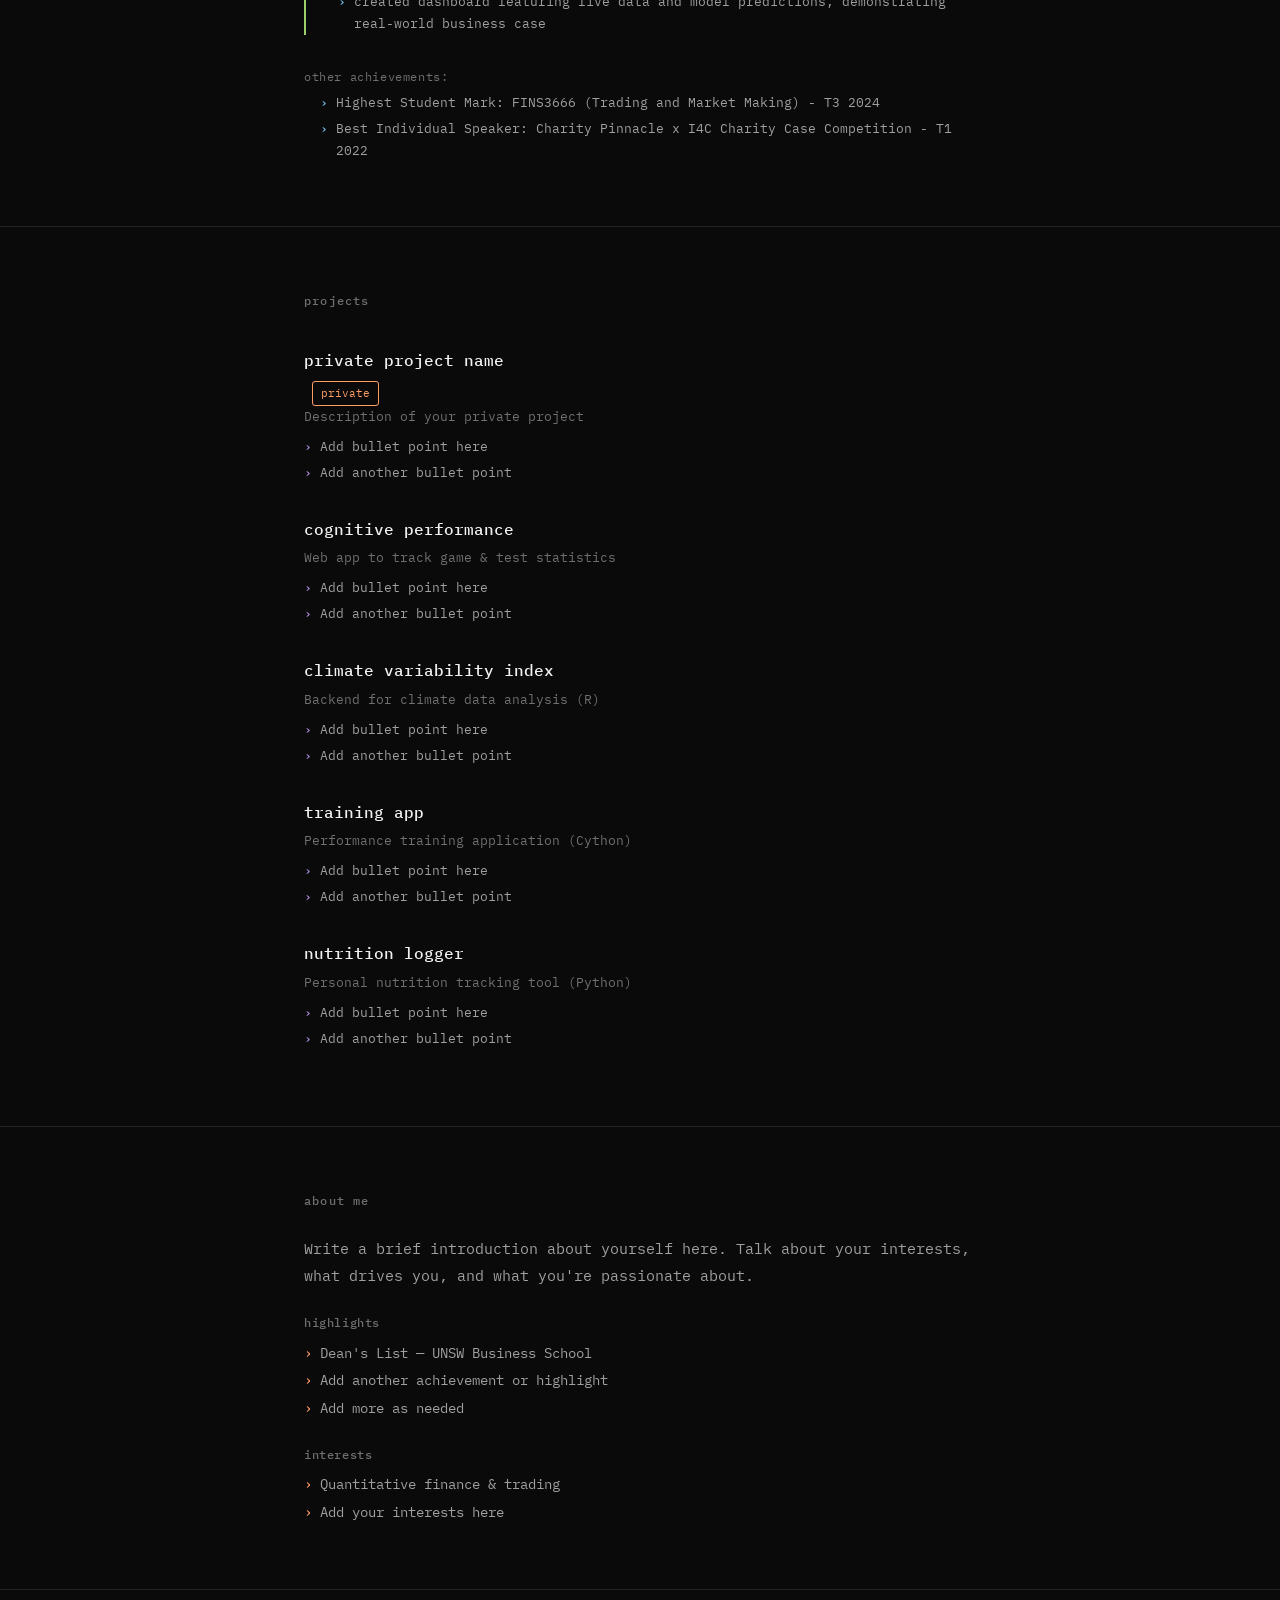
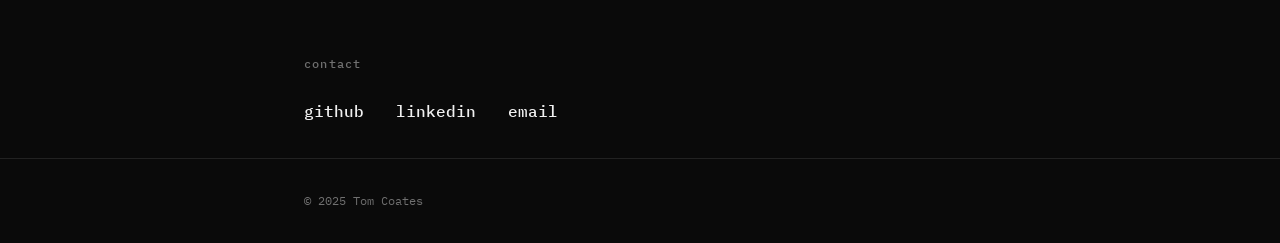
==== commit 60a453aa: "Add featured achievement block for Datathon win" ====
--- a/index.html
+++ b/index.html
@@ -128,13 +128,28 @@
                         </div>
                         <p class="timeline-detail">Major: Econometrics & Data Analytics</p>
 
-                        <!-- ACHIEVEMENTS -->
+                        <!-- FEATURED ACHIEVEMENT -->
+                        <div class="featured-achievement">
+                            <span class="featured-label">featured</span>
+                            <div class="featured-title">First Place: UNSW Actuarial Datathon</div>
+                            <span class="featured-date">T3 2025</span>
+                            <ul class="timeline-bullets">
+                                <li>competed against 35+ undergraduate and postgraduate teams</li>
+                                <li>developed a leading model to predict the conversion rate of travel insurance quotes
+                                </li>
+                                <li>identified key factors affecting conversion rate</li>
+                                <li>created dashboard featuring live data and model predictions, demonstrating
+                                    real-world business case</li>
+                            </ul>
+                        </div>
+
+                        <!-- OTHER ACHIEVEMENTS -->
                         <div class="education-achievements">
-                            <span class="achievements-label">achievements:</span>
+                            <span class="achievements-label">other achievements:</span>
                             <ul class="timeline-bullets">
-                                <li>First Place: UNSW Actuarial Datathon - T3 2025</li>
                                 <li>Highest Student Mark: FINS3666 (Trading and Market Making) - T3 2024</li>
-                                <li>Best Individual Speaker: Charity Pinnacle x I4C Charity Case Competition</li>
+                                <li>Best Individual Speaker: Charity Pinnacle x I4C Charity Case Competition - T1 2022
+                                </li>
                             </ul>
                         </div>
                     </div>
--- a/styles.css
+++ b/styles.css
@@ -277,6 +277,40 @@
 }
 
 /* ─────────────────────────────────────────────────────────────────────────────
+   FEATURED ACHIEVEMENT
+   ───────────────────────────────────────────────────────────────────────────── */
+.featured-achievement {
+    border-left: 2px solid var(--accent-green);
+    padding-left: 1rem;
+    margin: 0.75rem 0 1rem 0;
+}
+
+.featured-label {
+    font-size: 0.6875rem;
+    color: var(--accent-green);
+    text-transform: lowercase;
+    letter-spacing: 0.1em;
+}
+
+.featured-title {
+    color: var(--text-primary);
+    font-weight: 500;
+    font-size: 1rem;
+    margin: 0.25rem 0;
+}
+
+.featured-date {
+    color: var(--text-muted);
+    font-size: 0.8125rem;
+    display: block;
+    margin-bottom: 0.5rem;
+}
+
+.featured-achievement .timeline-bullets {
+    margin-top: 0.5rem;
+}
+
+/* ─────────────────────────────────────────────────────────────────────────────
    ACHIEVEMENTS
    ───────────────────────────────────────────────────────────────────────────── */
 .achievements-list {
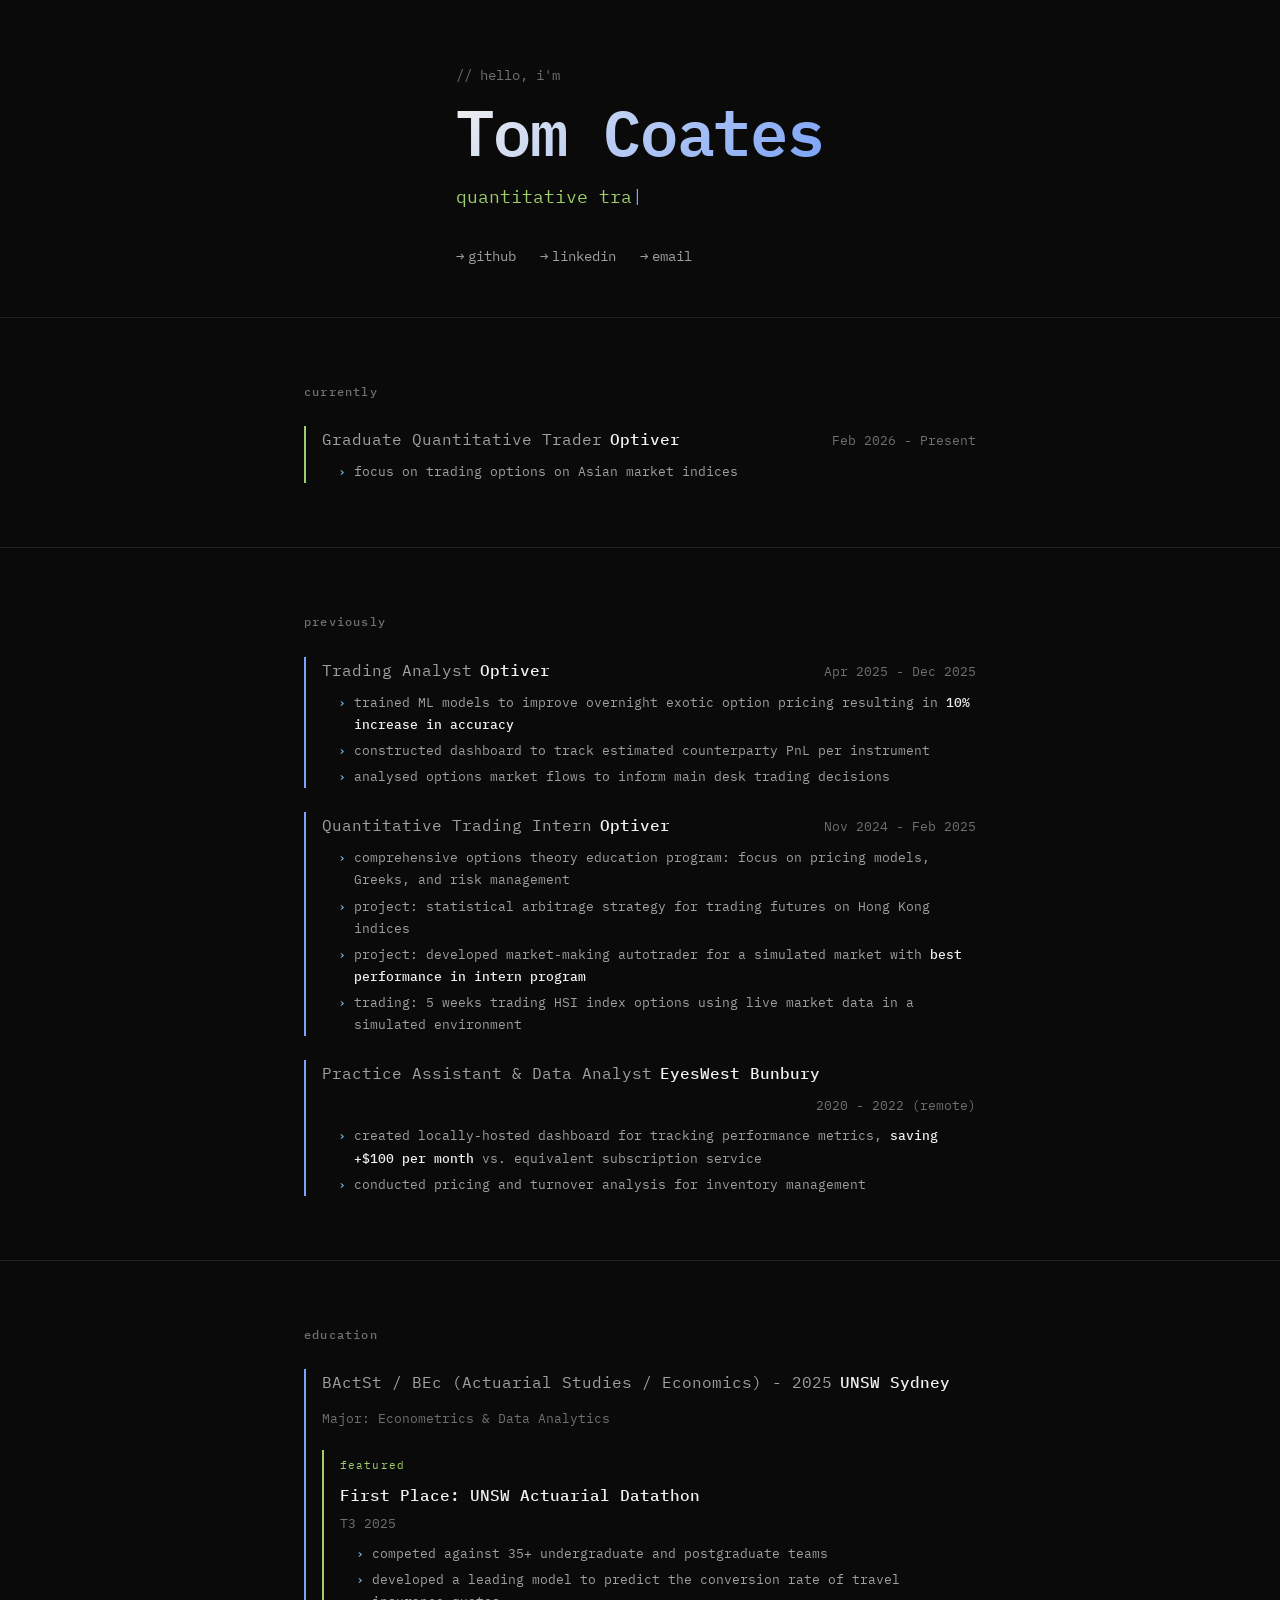
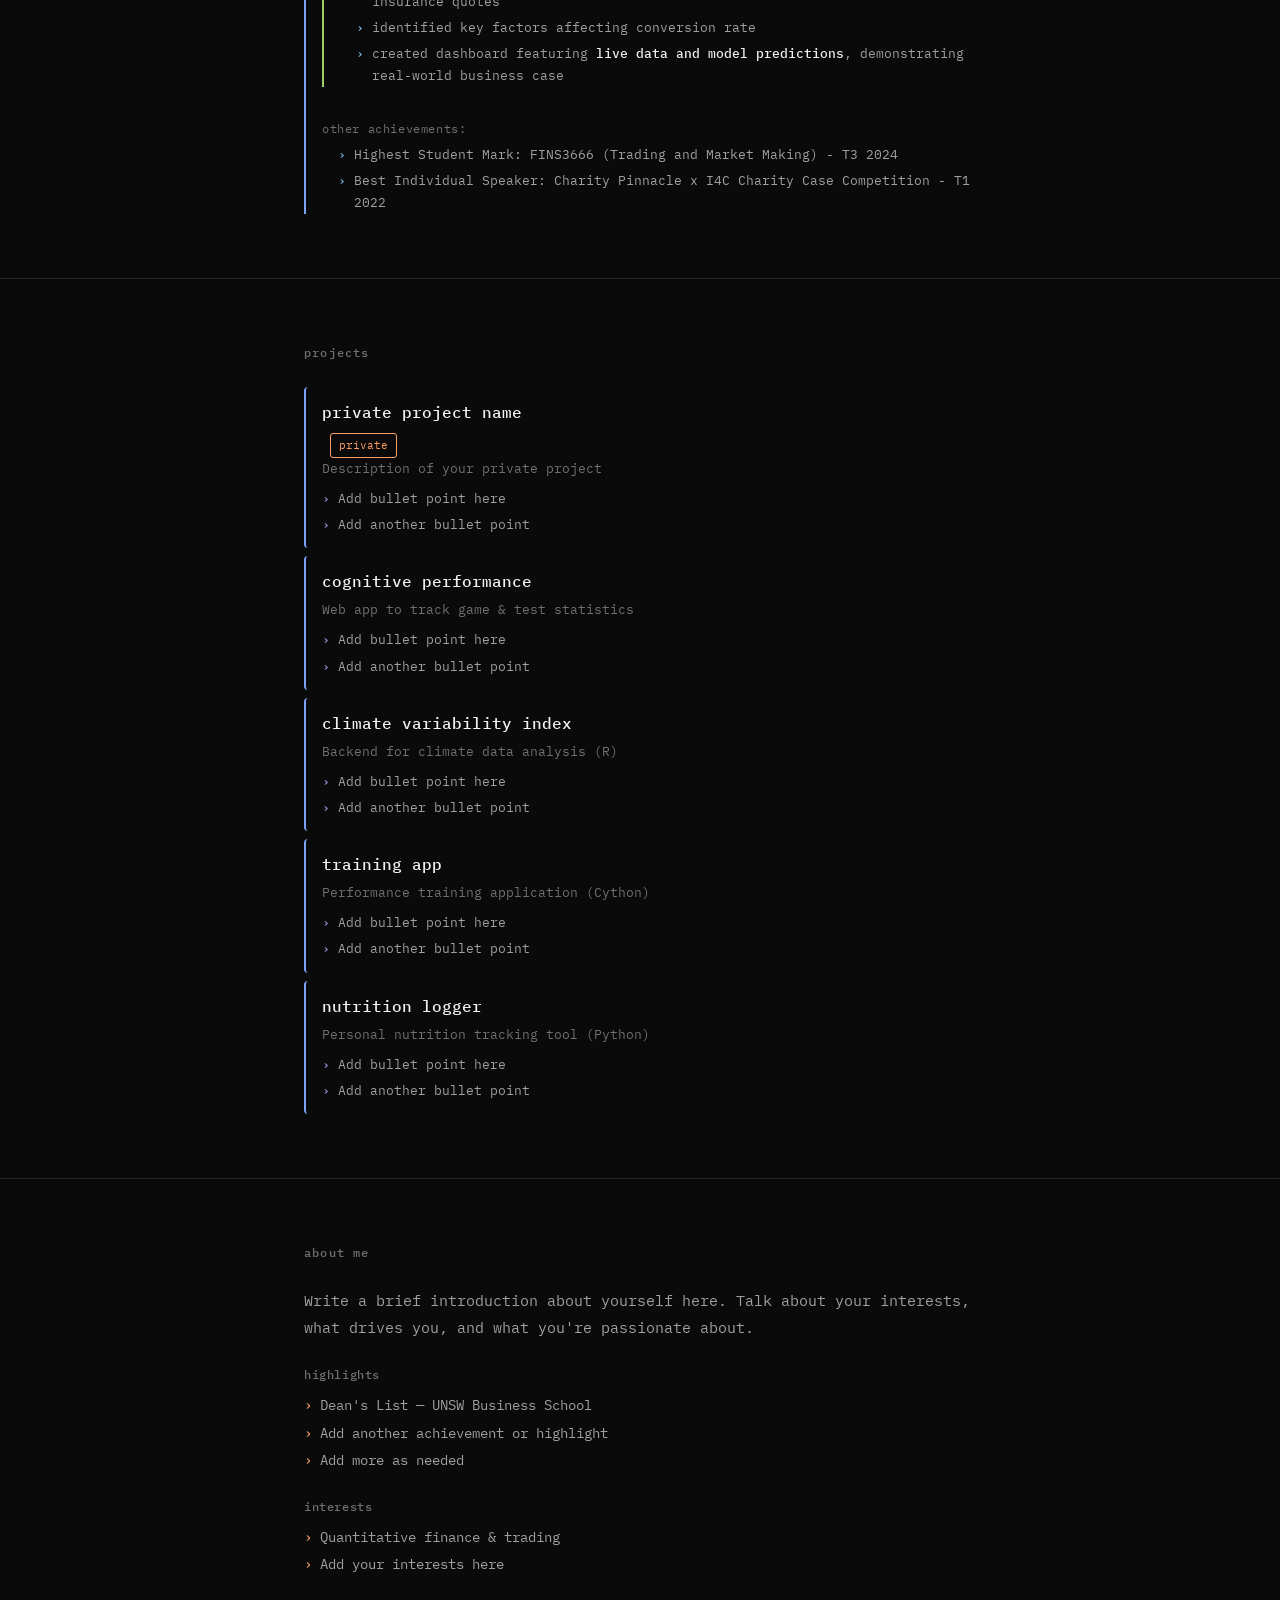
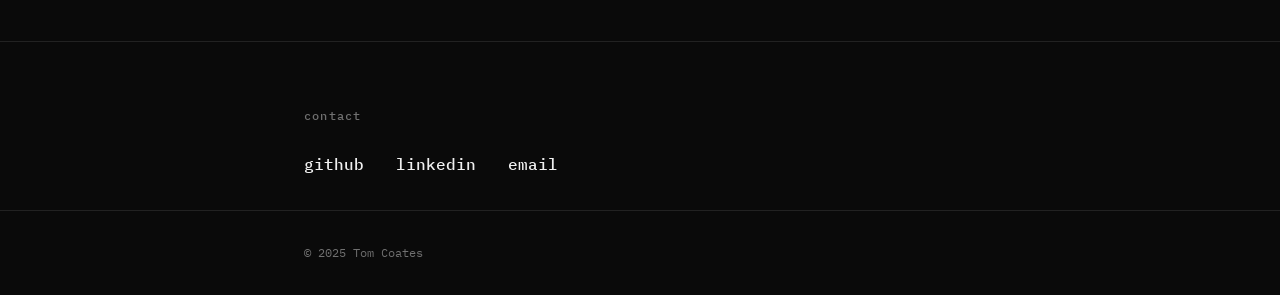
==== commit b7bf08b2: "Add left borders, text highlights, larger job titles" ====
--- a/index.html
+++ b/index.html
@@ -76,9 +76,8 @@
                             <span class="timeline-date">Apr 2025 - Dec 2025</span>
                         </div>
                         <ul class="timeline-bullets">
-                            <li>trained ML models to improve overnight exotic option pricing resulting in 10% increase
-                                in
-                                accuracy</li>
+                            <li>trained ML models to improve overnight exotic option pricing resulting in <strong>10%
+                                    increase in accuracy</strong></li>
                             <li>constructed dashboard to track estimated counterparty PnL per instrument</li>
                             <li>analysed options market flows to inform main desk trading decisions</li>
                         </ul>
@@ -94,8 +93,8 @@
                             <li>comprehensive options theory education program: focus on pricing models, Greeks, and
                                 risk management</li>
                             <li>project: statistical arbitrage strategy for trading futures on Hong Kong indices</li>
-                            <li>project: developed market-making autotrader for a simulated market (best performance in
-                                intern program)</li>
+                            <li>project: developed market-making autotrader for a simulated market with <strong>best
+                                    performance in intern program</strong></li>
                             <li>trading: 5 weeks trading HSI index options using live market data in a simulated
                                 environment</li>
                         </ul>
@@ -107,8 +106,8 @@
                             <span class="timeline-date">2020 - 2022 (remote)</span>
                         </div>
                         <ul class="timeline-bullets">
-                            <li>created locally-hosted dashboard for tracking performance metrics, saving +$100 per
-                                month for equivalent subscription service</li>
+                            <li>created locally-hosted dashboard for tracking performance metrics, <strong>saving +$100
+                                    per month</strong> vs. equivalent subscription service</li>
                             <li>conducted pricing and turnover analysis for inventory management</li>
                         </ul>
                     </div>
@@ -138,7 +137,8 @@
                                 <li>developed a leading model to predict the conversion rate of travel insurance quotes
                                 </li>
                                 <li>identified key factors affecting conversion rate</li>
-                                <li>created dashboard featuring live data and model predictions, demonstrating
+                                <li>created dashboard featuring <strong>live data and model predictions</strong>,
+                                    demonstrating
                                     real-world business case</li>
                             </ul>
                         </div>
--- a/styles.css
+++ b/styles.css
@@ -66,6 +66,27 @@
 ::selection {
     background-color: var(--accent-blue);
     color: var(--bg-primary);
+}
+
+/* ─────────────────────────────────────────────────────────────────────────────
+   TEXT UTILITIES - Use these to emphasize key metrics
+   ───────────────────────────────────────────────────────────────────────────── */
+.highlight {
+    color: var(--accent-green);
+}
+
+.highlight-blue {
+    color: var(--accent-blue);
+}
+
+.highlight-orange {
+    color: var(--accent-orange);
+}
+
+strong,
+.strong {
+    color: var(--text-primary);
+    font-weight: 500;
 }
 
 /* ─────────────────────────────────────────────────────────────────────────────
@@ -196,6 +217,13 @@
     display: flex;
     flex-direction: column;
     gap: 0.5rem;
+    border-left: 2px solid var(--accent-blue);
+    padding-left: 1rem;
+}
+
+/* Current role gets green border */
+#currently .timeline-item {
+    border-left-color: var(--accent-green);
 }
 
 .timeline-header {
@@ -220,13 +248,14 @@
 
 .timeline-role {
     color: var(--text-secondary);
-    font-size: 0.875rem;
+    font-size: 1rem;
 }
 
 .timeline-company {
     color: var(--text-primary);
     text-decoration: none;
     font-weight: 500;
+    font-size: 1rem;
     transition: color 0.2s ease;
 }
 
@@ -399,6 +428,9 @@
     margin: 0 -1rem;
     border-radius: 4px;
     transition: background-color 0.2s ease;
+    border-left: 2px solid var(--accent-blue);
+    margin-left: 0;
+    padding-left: 1rem;
 }
 
 .project-item:hover {
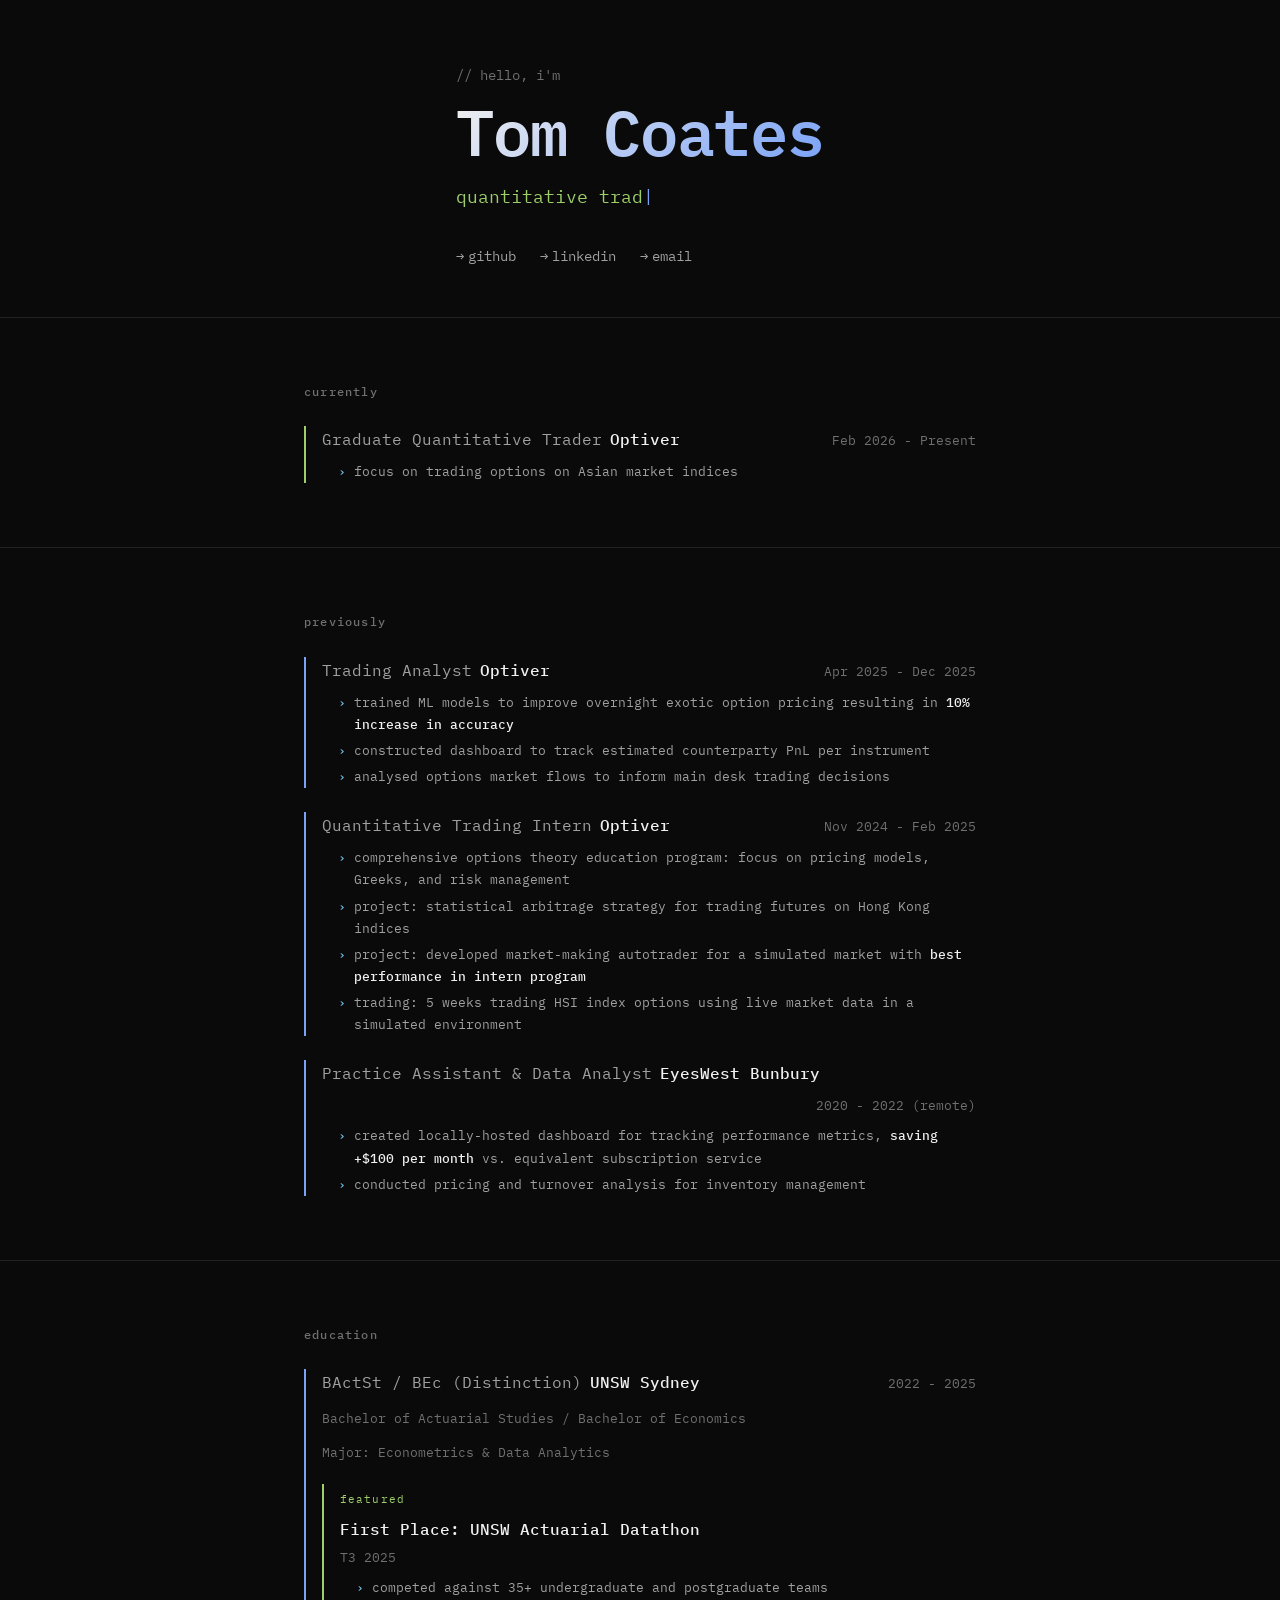
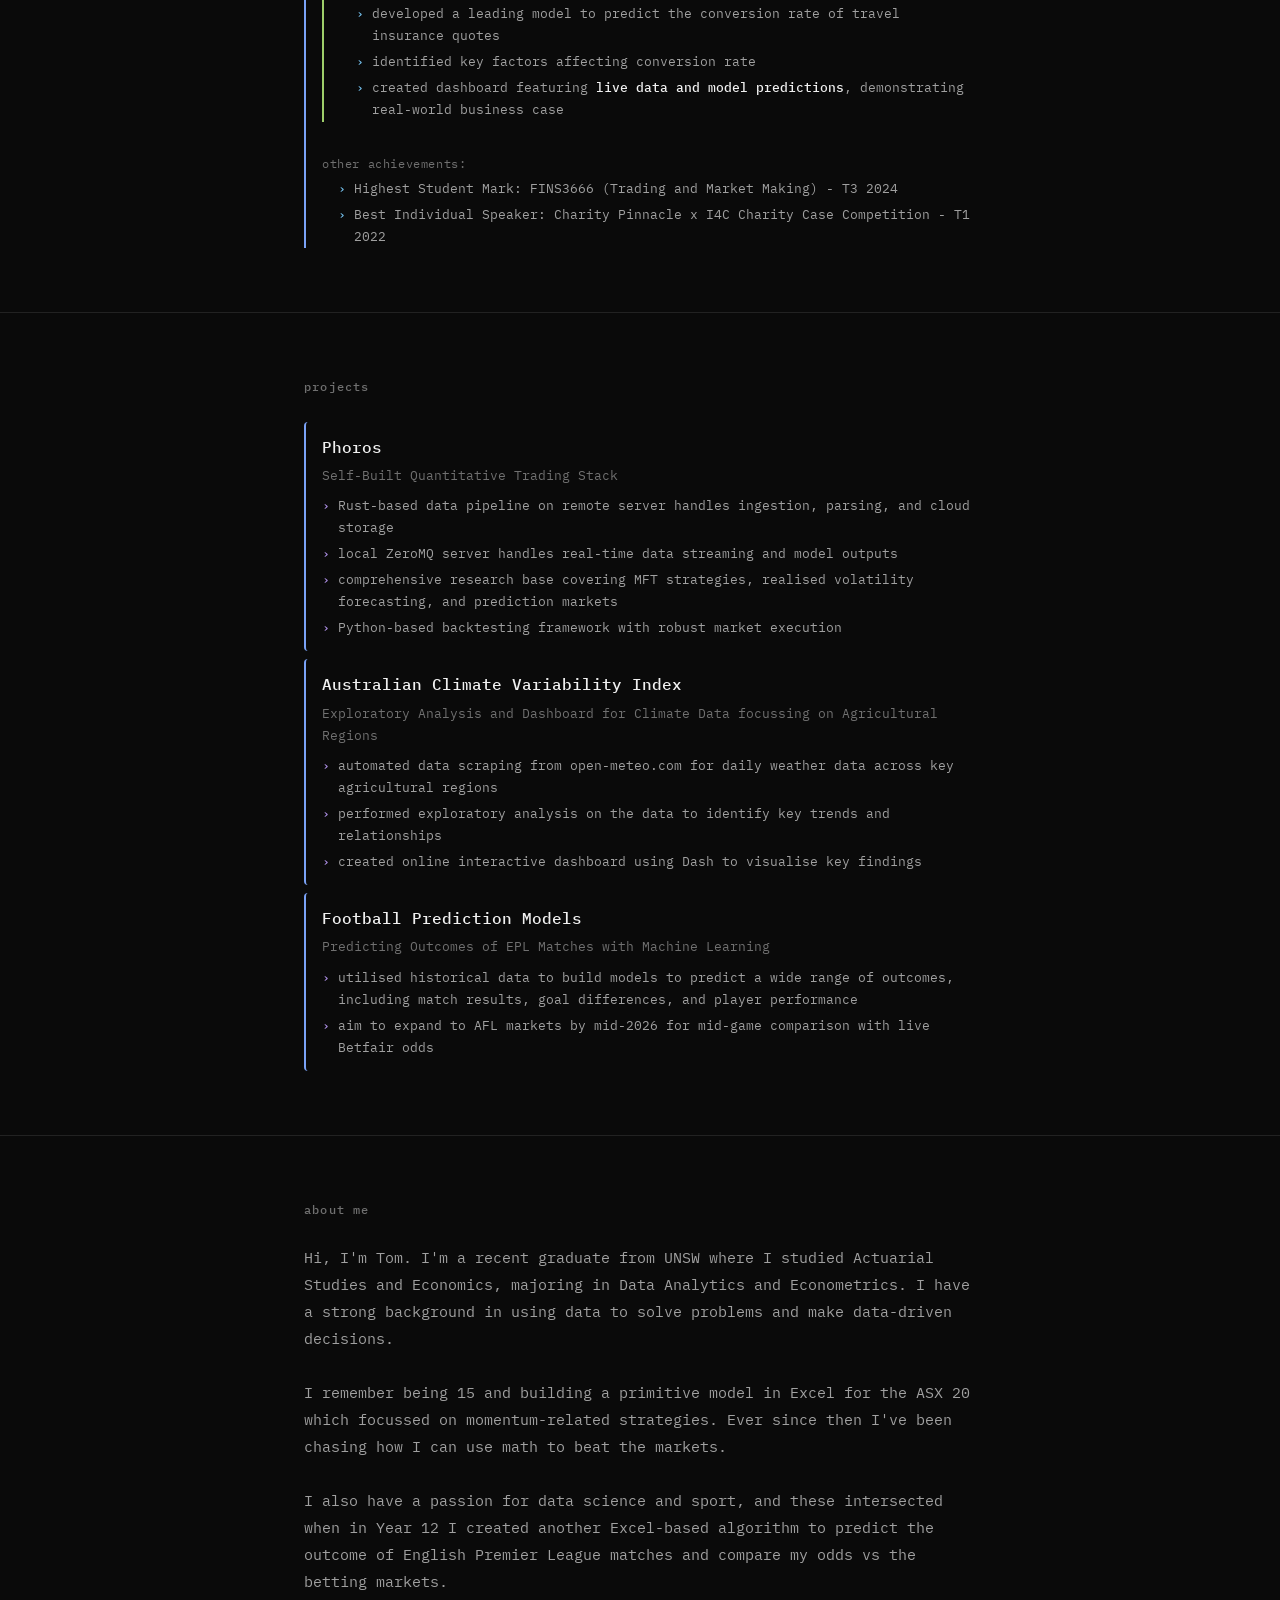
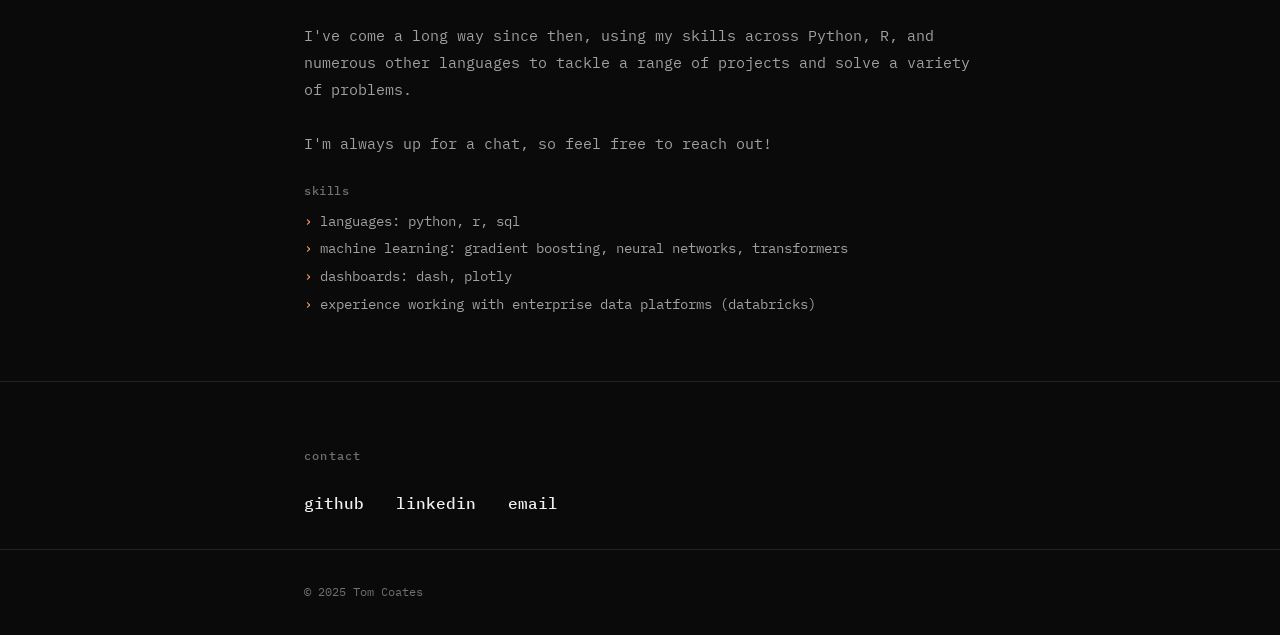
==== commit 7bdfcef8: "Update website content: projects, about, and education sections" ====
--- a/index.html
+++ b/index.html
@@ -18,9 +18,7 @@
 </head>
 
 <body>
-    <!-- ═══════════════════════════════════════════════════════════════════════
-         HEADER / HERO SECTION
-         ═══════════════════════════════════════════════════════════════════════ -->
+    <!-- Header / Hero Section -->
     <header class="hero">
         <div class="container">
             <div class="hero-content">
@@ -121,13 +119,15 @@
                 <div class="timeline">
                     <div class="timeline-item">
                         <div class="timeline-header">
-                            <span class="timeline-role">BActSt / BEc (Actuarial Studies / Economics) - 2025</span>
+                            <span class="timeline-role">BActSt / BEc (Distinction)</span>
                             <a href="https://unsw.edu.au" target="_blank" rel="noopener" class="timeline-company">UNSW
                                 Sydney</a>
-                        </div>
+                            <span class="timeline-date">2022 - 2025</span>
+                        </div>
+                        <p class="timeline-detail">Bachelor of Actuarial Studies / Bachelor of Economics</p>
                         <p class="timeline-detail">Major: Econometrics & Data Analytics</p>
 
-                        <!-- FEATURED ACHIEVEMENT -->
+                        <!-- Featured Achievement -->
                         <div class="featured-achievement">
                             <span class="featured-label">featured</span>
                             <div class="featured-title">First Place: UNSW Actuarial Datathon</div>
@@ -143,7 +143,7 @@
                             </ul>
                         </div>
 
-                        <!-- OTHER ACHIEVEMENTS -->
+                        <!-- Other Achievements -->
                         <div class="education-achievements">
                             <span class="achievements-label">other achievements:</span>
                             <ul class="timeline-bullets">
@@ -157,145 +157,97 @@
             </div>
         </section>
 
-        <!-- ═══════════════════════════════════════════════════════════════════════
-             PROJECTS SECTION
-             ═══════════════════════════════════════════════════════════════════════
-             
-             HOW TO ADD/EDIT PROJECTS:
-             1. Copy a project-item block
-             2. Update the href, title, and description
-             3. Projects are displayed in order from top to bottom
-             
-             ═══════════════════════════════════════════════════════════════════════ -->
         <section class="section" id="projects">
             <div class="container">
                 <h2 class="section-title">projects</h2>
                 <div class="projects-grid">
 
-                    <!-- ─────────────────────────────────────────────────────────
-                         PRIVATE PROJECT (no link)
-                         ───────────────────────────────────────────────────────── -->
+                    <!-- Phoros -->
                     <div class="project-item">
-                        <span class="project-title">private project name</span>
-                        <span class="project-tag">private</span>
-                        <span class="project-desc">Description of your private project</span>
+                        <span class="project-title">Phoros</span>
+                        <span class="project-desc">Self-Built Quantitative Trading Stack</span>
                         <ul class="project-bullets">
-                            <li>Add bullet point here</li>
-                            <li>Add another bullet point</li>
-                        </ul>
-                    </div>
-
-                    <!-- ─────────────────────────────────────────────────────────
-                         PROJECT 1: Cognitive Performance Tracker
-                         ───────────────────────────────────────────────────────── -->
-                    <div class="project-item">
-                        <a href="https://github.com/kaliokagathoi/CognitivePerformance" target="_blank" rel="noopener"
-                            class="project-link">
-                            <span class="project-title">cognitive performance</span>
-                        </a>
-                        <span class="project-desc">Web app to track game & test statistics</span>
-                        <ul class="project-bullets">
-                            <li>Add bullet point here</li>
-                            <li>Add another bullet point</li>
-                        </ul>
-                    </div>
-
-                    <!-- ─────────────────────────────────────────────────────────
-                         PROJECT 2: Climate Variability Index
-                         ───────────────────────────────────────────────────────── -->
+                            <li>Rust-based data pipeline on remote server handles ingestion, parsing, and cloud storage
+                            </li>
+                            <li>local ZeroMQ server handles real-time data streaming and model outputs</li>
+                            <li>comprehensive research base covering MFT strategies, realised volatility forecasting,
+                                and prediction
+                                markets</li>
+                            <li>Python-based backtesting framework with robust market execution</li>
+                        </ul>
+                    </div>
+
+                    <!-- Climate Variability Index -->
                     <div class="project-item">
                         <a href="https://github.com/kaliokagathoi/ClimateVariabilityIndex" target="_blank"
                             rel="noopener" class="project-link">
-                            <span class="project-title">climate variability index</span>
+                            <span class="project-title">Australian Climate Variability Index</span>
                         </a>
-                        <span class="project-desc">Backend for climate data analysis (R)</span>
+                        <span class="project-desc">Exploratory Analysis and Dashboard for Climate Data focussing on
+                            Agricultural Regions</span>
                         <ul class="project-bullets">
-                            <li>Add bullet point here</li>
-                            <li>Add another bullet point</li>
-                        </ul>
-                    </div>
-
-                    <!-- ─────────────────────────────────────────────────────────
-                         PROJECT 3: Training App
-                         ───────────────────────────────────────────────────────── -->
+                            <li>automated data scraping from open-meteo.com for daily weather data across key
+                                agricultural regions</li>
+                            <li>performed exploratory analysis on the data to identify key trends and relationships</li>
+                            <li>created online interactive dashboard using Dash to visualise key findings</li>
+                        </ul>
+                    </div>
+
+                    <!-- Sports Prediction Models -->
                     <div class="project-item">
-                        <a href="https://github.com/kaliokagathoi/trainingApp" target="_blank" rel="noopener"
-                            class="project-link">
-                            <span class="project-title">training app</span>
-                        </a>
-                        <span class="project-desc">Performance training application (Cython)</span>
+                        <span class="project-title">Football Prediction Models</span>
+                        <span class="project-desc">Predicting Outcomes of EPL Matches with Machine Learning</span>
                         <ul class="project-bullets">
-                            <li>Add bullet point here</li>
-                            <li>Add another bullet point</li>
-                        </ul>
-                    </div>
-
-                    <!-- ─────────────────────────────────────────────────────────
-                         PROJECT 4: Nutrition Logger
-                         ───────────────────────────────────────────────────────── -->
-                    <div class="project-item">
-                        <a href="https://github.com/kaliokagathoi/nutritionLogger" target="_blank" rel="noopener"
-                            class="project-link">
-                            <span class="project-title">nutrition logger</span>
-                        </a>
-                        <span class="project-desc">Personal nutrition tracking tool (Python)</span>
-                        <ul class="project-bullets">
-                            <li>Add bullet point here</li>
-                            <li>Add another bullet point</li>
-                        </ul>
-                    </div>
-
-                    <!-- ─────────────────────────────────────────────────────────
-                         ADD MORE PROJECTS HERE
-                         Copy the template below and fill in your details:
-                         
-                    <a href="YOUR_PROJECT_URL" target="_blank" rel="noopener" class="project-item">
-                        <span class="project-title">project name</span>
-                        <span class="project-desc">Brief description of the project</span>
-                    </a>
-                         ───────────────────────────────────────────────────────── -->
-
-                </div>
-            </div>
-        </section>
-
-        <!-- ═══════════════════════════════════════════════════════════════════════
-             ABOUT ME SECTION
-             ═══════════════════════════════════════════════════════════════════════ -->
+                            <li>utilised historical data to build models to predict a wide range of outcomes, including
+                                match results, goal differences, and player performance</li>
+                            <li>aim to expand to AFL markets by mid-2026 for mid-game comparison with live Betfair odds
+                            </li>
+                        </ul>
+                    </div>
+
+                </div>
+            </div>
+        </section>
+
+        <!-- About Me -->
         <section class="section" id="about">
             <div class="container">
                 <h2 class="section-title">about me</h2>
                 <div class="about-content">
                     <p class="about-text">
-                        Write a brief introduction about yourself here. Talk about your interests,
-                        what drives you, and what you're passionate about.
+                        Hi, I'm Tom. I'm a recent graduate from UNSW where I studied Actuarial Studies and Economics,
+                        majoring in Data Analytics and Econometrics. I have a strong background in using data to solve
+                        problems and make data-driven decisions.<br><br>
+
+                        I remember being 15 and building a primitive model in Excel
+                        for the ASX 20 which focussed on momentum-related strategies. Ever since then I've been chasing
+                        how I can use math to beat the markets.<br><br>
+
+                        I also have a passion for data science and sport, and these intersected when in Year 12 I
+                        created another Excel-based algorithm to predict the outcome of English Premier League matches
+                        and compare my odds vs the betting markets.<br><br>
+
+                        I've come a long way since then, using my skills across Python, R, and numerous other languages
+                        to tackle a range of projects and solve a variety of problems.<br><br>
+
+                        I'm always up for a chat, so feel free to reach out!
                     </p>
 
-                    <!-- ACHIEVEMENTS/HIGHLIGHTS -->
+                    <!-- Skills -->
                     <div class="about-highlights">
-                        <h3 class="about-subtitle">highlights</h3>
+                        <h3 class="about-subtitle">skills</h3>
                         <ul class="about-list">
-                            <li>Dean's List — UNSW Business School</li>
-                            <li>Add another achievement or highlight</li>
-                            <li>Add more as needed</li>
-                        </ul>
-                    </div>
-
-                    <!-- INTERESTS (optional) -->
-                    <div class="about-highlights">
-                        <h3 class="about-subtitle">interests</h3>
-                        <ul class="about-list">
-                            <li>Quantitative finance & trading</li>
-                            <li>Add your interests here</li>
-                        </ul>
-                    </div>
-                </div>
-            </div>
-        </section>
-
-        <!-- ═══════════════════════════════════════════════════════════════════════
-             CONTACT SECTION
-             ═══════════════════════════════════════════════════════════════════════ -->
+                            <li>languages: python, r, sql</li>
+                            <li>machine learning: gradient boosting, neural networks, transformers</li>
+                            <li>dashboards: dash, plotly</li>
+                            <li>experience working with enterprise data platforms (databricks)</li>
+                        </ul>
+                    </div>
+                </div>
+            </div>
+        </section>
+
+        <!-- Contact Section -->
         <section class="section section-contact" id="contact">
             <div class="container">
                 <h2 class="section-title">contact</h2>
@@ -315,9 +267,7 @@
         </section>
     </main>
 
-    <!-- ═══════════════════════════════════════════════════════════════════════
-         FOOTER
-         ═══════════════════════════════════════════════════════════════════════ -->
+    <!-- Footer -->
     <footer class="footer">
         <div class="container">
             <p class="footer-text">© 2025 Tom Coates</p>
--- a/styles.css
+++ b/styles.css
@@ -470,7 +470,6 @@
     border-radius: 3px;
     margin-left: 0.5rem;
     vertical-align: middle;
-    text-transform: lowercase;
 }
 
 .project-bullets {
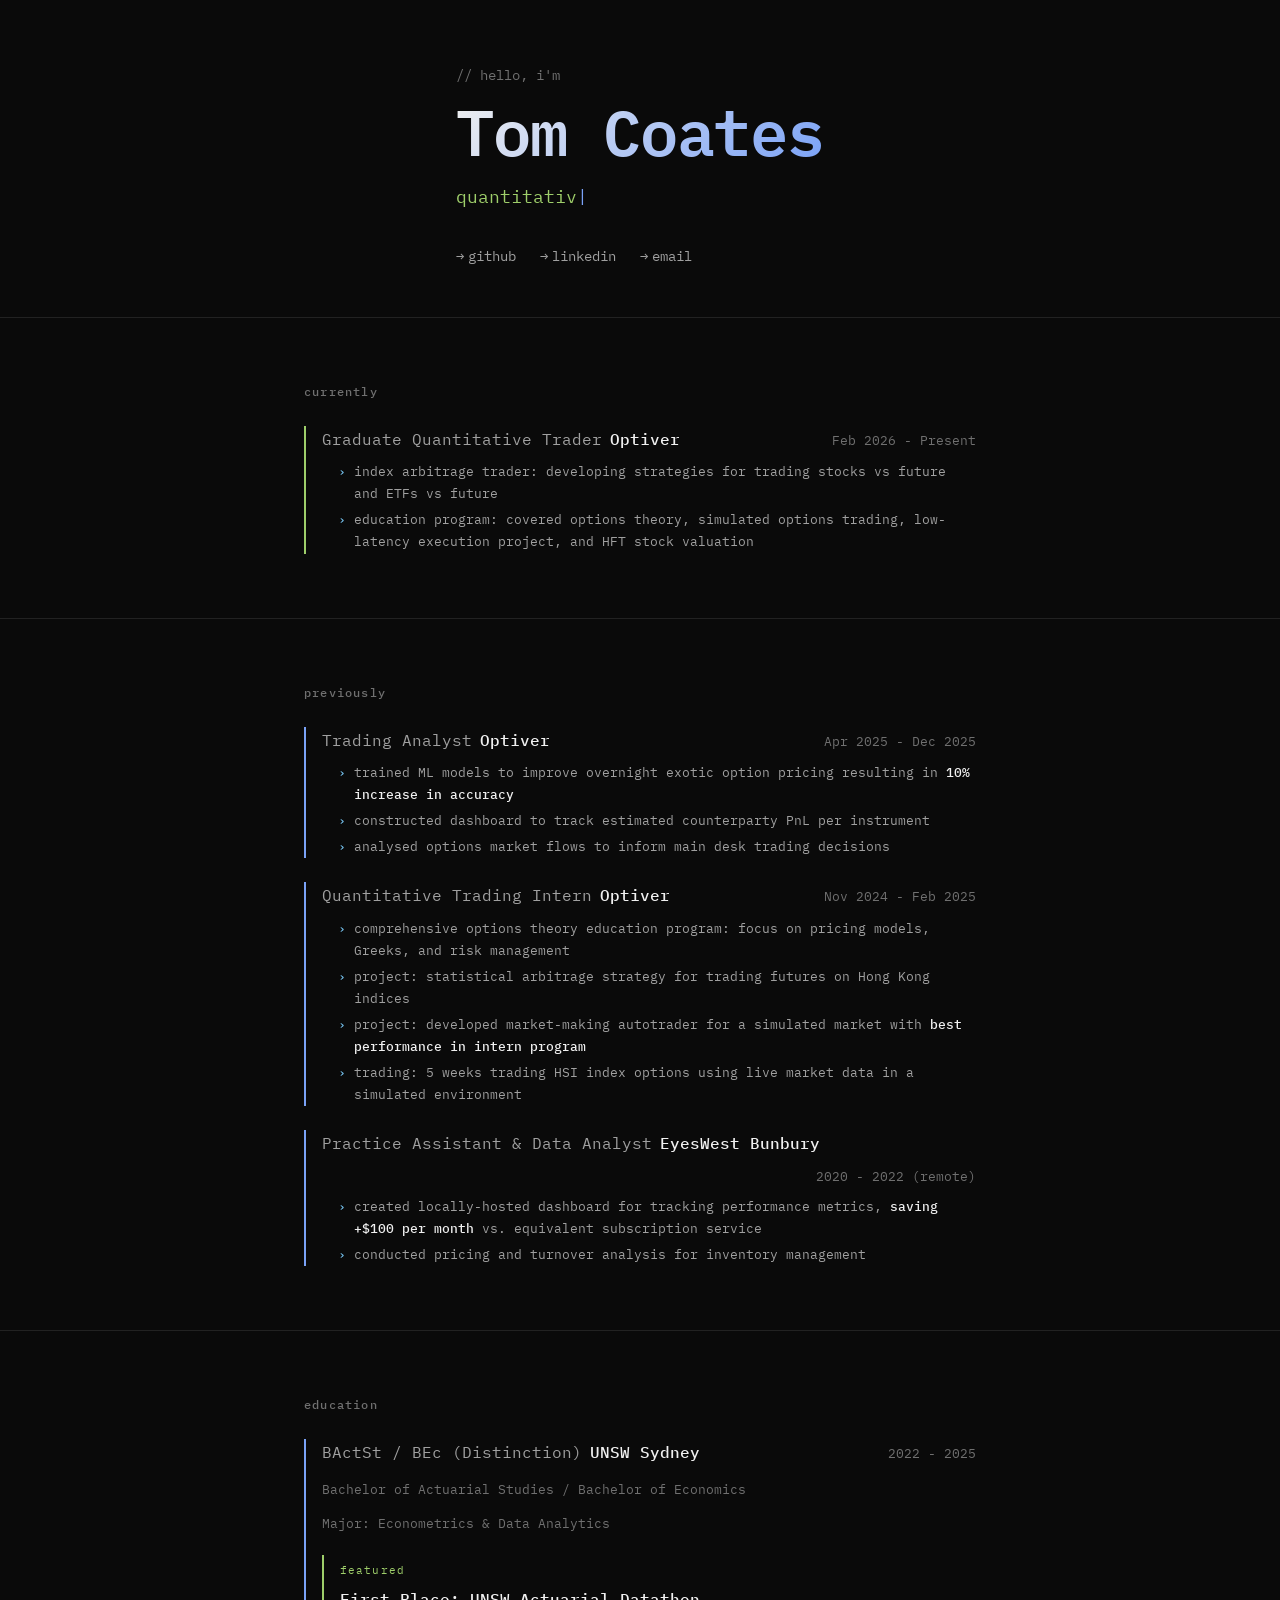
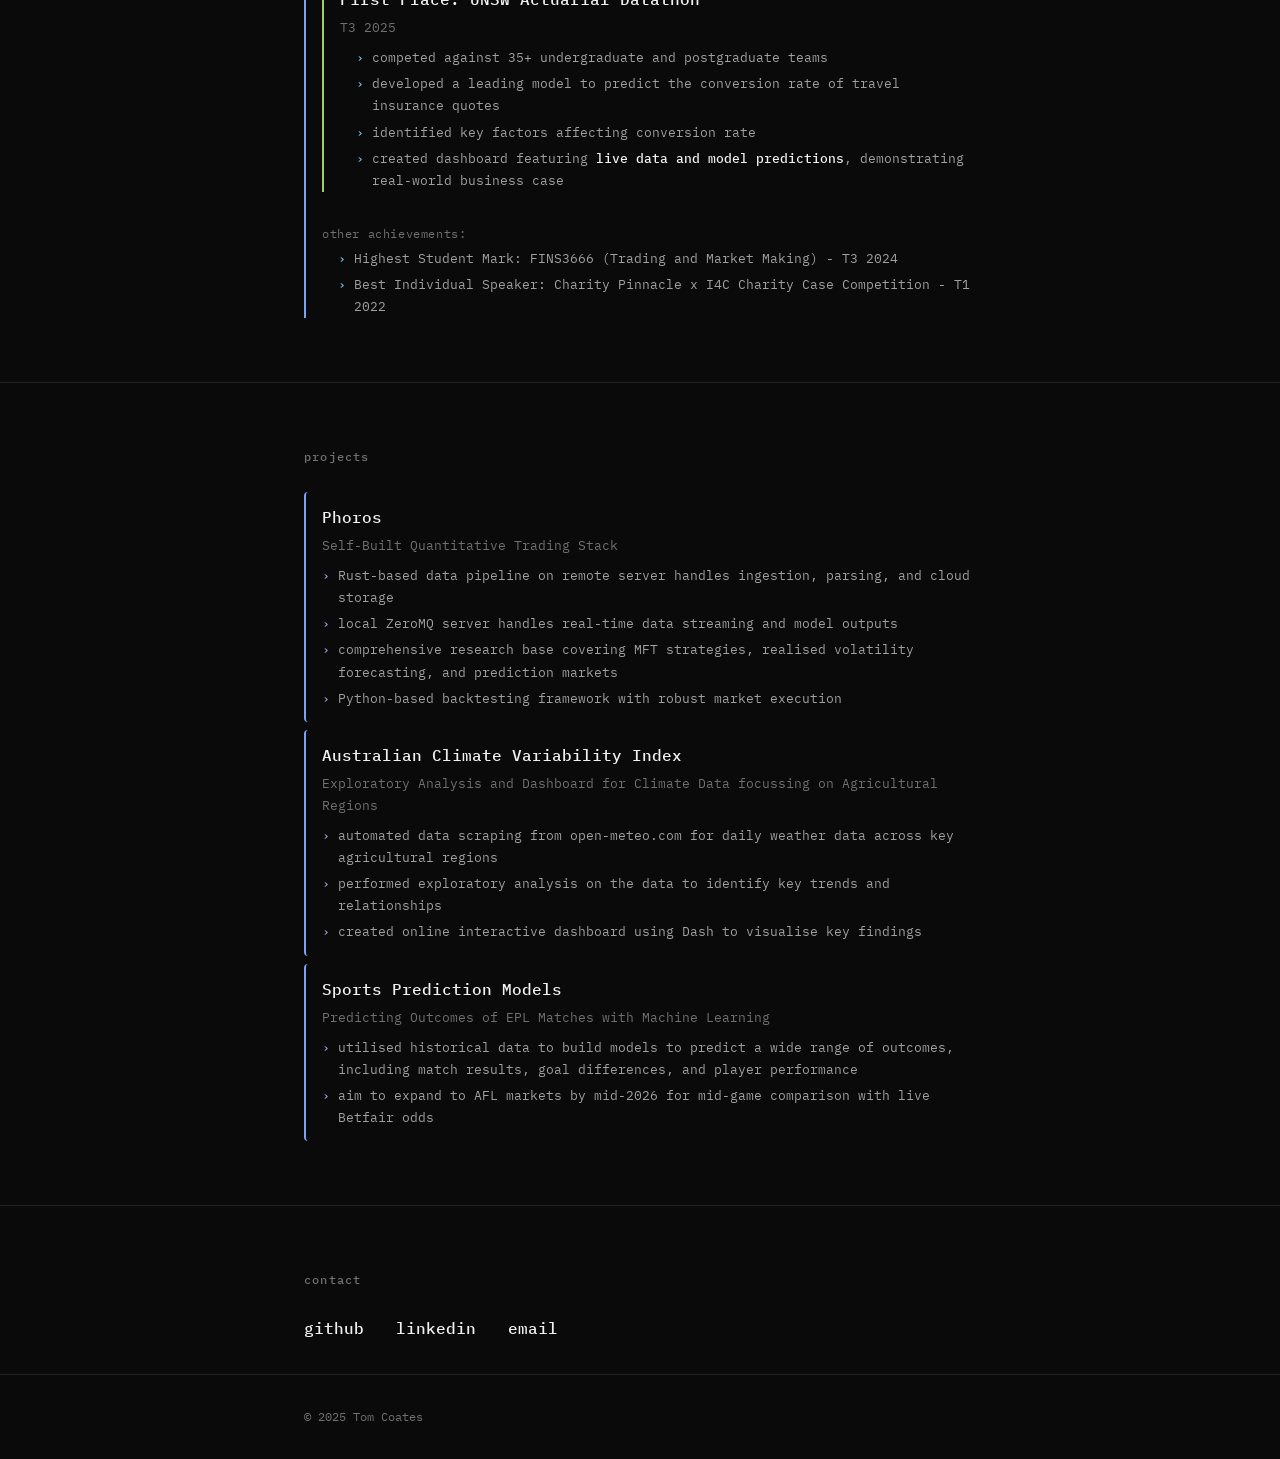
==== commit ada21687: "Update content: role description, email, typing phrases, remove about section Co-Authored-By: Claude" ====
--- a/index.html
+++ b/index.html
@@ -34,7 +34,7 @@
                     <a href="https://linkedin.com/in/tom-coates-tgc" target="_blank" rel="noopener" class="hero-link">
                         <span class="link-icon">→</span> linkedin
                     </a>
-                    <a href="mailto:tom.coates231@gmail.com" class="hero-link">
+                    <a href="mailto:tomcoates.au@gmail.com" class="hero-link">
                         <span class="link-icon">→</span> email
                     </a>
                 </div>
@@ -55,7 +55,8 @@
                             <span class="timeline-date">Feb 2026 - Present</span>
                         </div>
                         <ul class="timeline-bullets">
-                            <li>focus on trading options on Asian market indices</li>
+                            <li>index arbitrage trader: developing strategies for trading stocks vs future and ETFs vs future</li>
+                            <li>education program: covered options theory, simulated options trading, low-latency execution project, and HFT stock valuation</li>
                         </ul>
                     </div>
                 </div>
@@ -195,7 +196,7 @@
 
                     <!-- Sports Prediction Models -->
                     <div class="project-item">
-                        <span class="project-title">Football Prediction Models</span>
+                        <span class="project-title">Sports Prediction Models</span>
                         <span class="project-desc">Predicting Outcomes of EPL Matches with Machine Learning</span>
                         <ul class="project-bullets">
                             <li>utilised historical data to build models to predict a wide range of outcomes, including
@@ -209,44 +210,6 @@
             </div>
         </section>
 
-        <!-- About Me -->
-        <section class="section" id="about">
-            <div class="container">
-                <h2 class="section-title">about me</h2>
-                <div class="about-content">
-                    <p class="about-text">
-                        Hi, I'm Tom. I'm a recent graduate from UNSW where I studied Actuarial Studies and Economics,
-                        majoring in Data Analytics and Econometrics. I have a strong background in using data to solve
-                        problems and make data-driven decisions.<br><br>
-
-                        I remember being 15 and building a primitive model in Excel
-                        for the ASX 20 which focussed on momentum-related strategies. Ever since then I've been chasing
-                        how I can use math to beat the markets.<br><br>
-
-                        I also have a passion for data science and sport, and these intersected when in Year 12 I
-                        created another Excel-based algorithm to predict the outcome of English Premier League matches
-                        and compare my odds vs the betting markets.<br><br>
-
-                        I've come a long way since then, using my skills across Python, R, and numerous other languages
-                        to tackle a range of projects and solve a variety of problems.<br><br>
-
-                        I'm always up for a chat, so feel free to reach out!
-                    </p>
-
-                    <!-- Skills -->
-                    <div class="about-highlights">
-                        <h3 class="about-subtitle">skills</h3>
-                        <ul class="about-list">
-                            <li>languages: python, r, sql</li>
-                            <li>machine learning: gradient boosting, neural networks, transformers</li>
-                            <li>dashboards: dash, plotly</li>
-                            <li>experience working with enterprise data platforms (databricks)</li>
-                        </ul>
-                    </div>
-                </div>
-            </div>
-        </section>
-
         <!-- Contact Section -->
         <section class="section section-contact" id="contact">
             <div class="container">
@@ -259,7 +222,7 @@
                         class="contact-link">
                         linkedin
                     </a>
-                    <a href="mailto:tom.coates231@gmail.com" class="contact-link" id="email-link">
+                    <a href="mailto:tomcoates.au@gmail.com" class="contact-link" id="email-link">
                         email
                     </a>
                 </div>
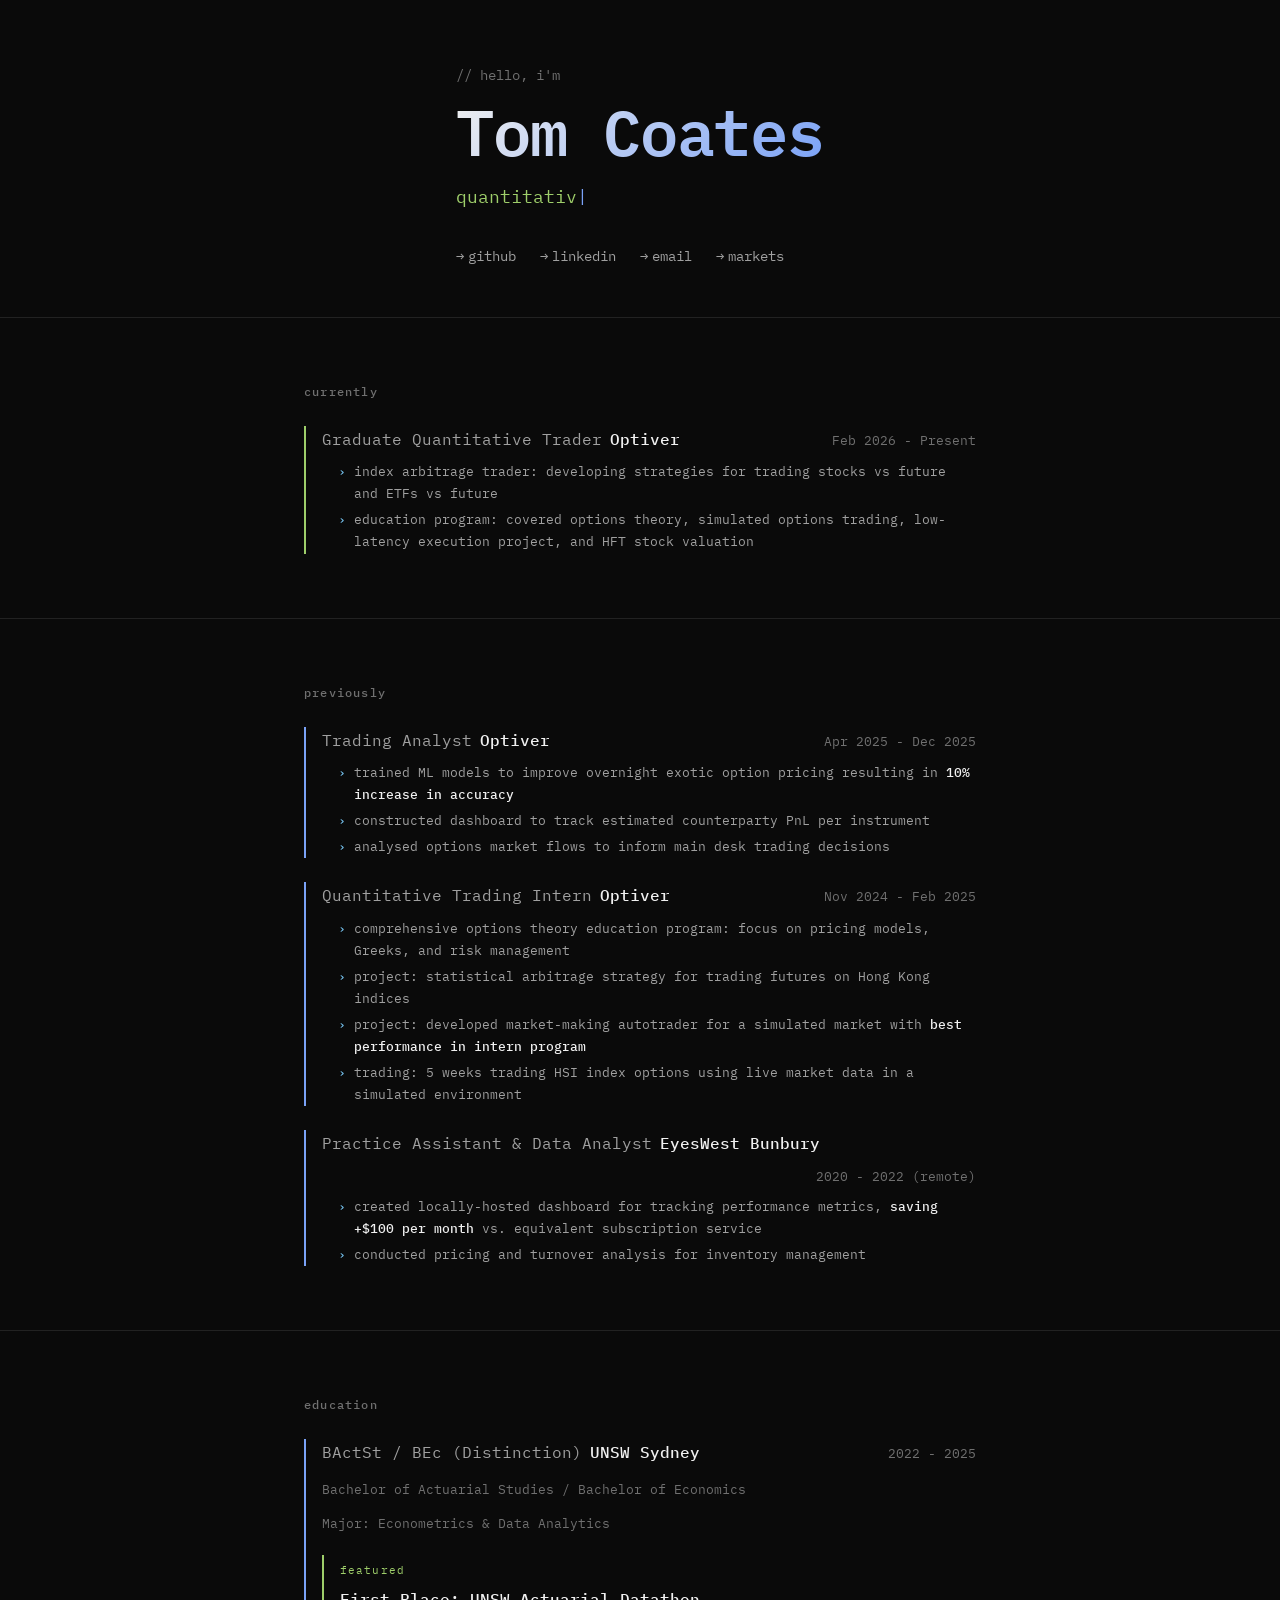
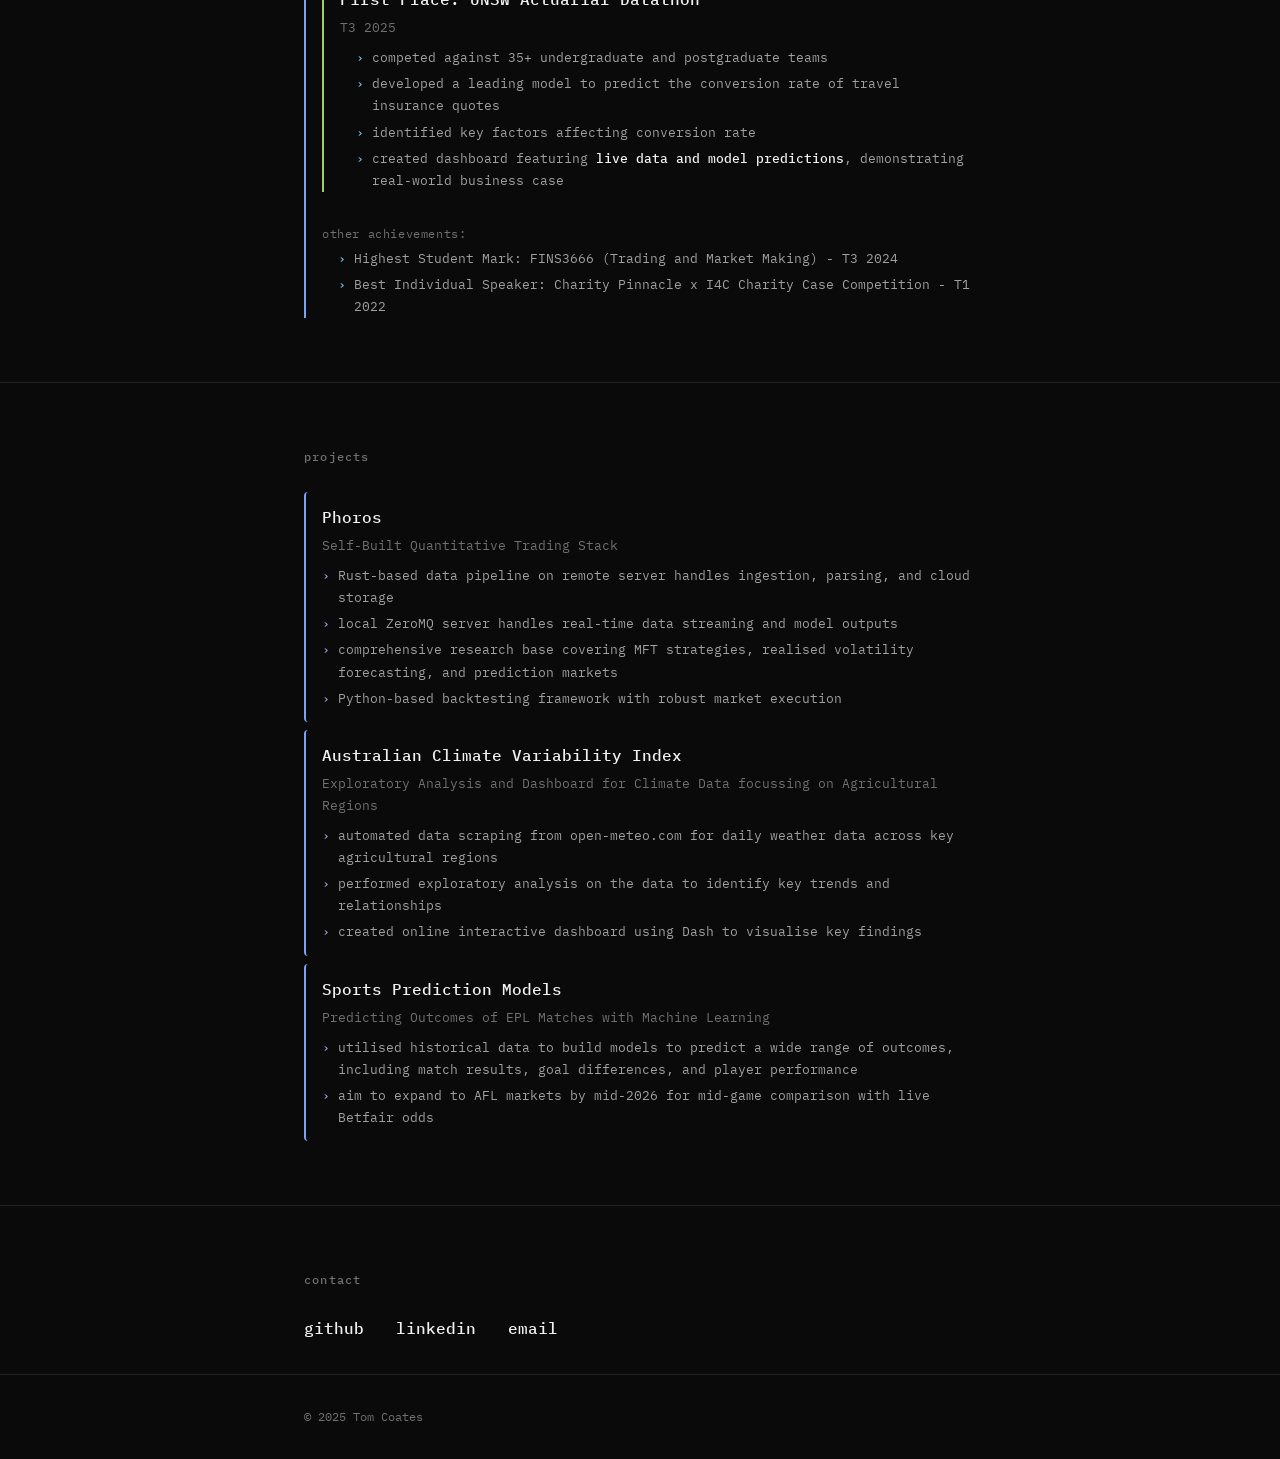
==== commit 5bd4b075: "Add password-protected markets page with live SKHX/SMSN KRW ticker Connects directly to Hyperliquid " ====
--- a/index.html
+++ b/index.html
@@ -36,6 +36,9 @@
                     </a>
                     <a href="mailto:tomcoates.au@gmail.com" class="hero-link">
                         <span class="link-icon">→</span> email
+                    </a>
+                    <a href="markets.html" class="hero-link">
+                        <span class="link-icon">→</span> markets
                     </a>
                 </div>
             </div>
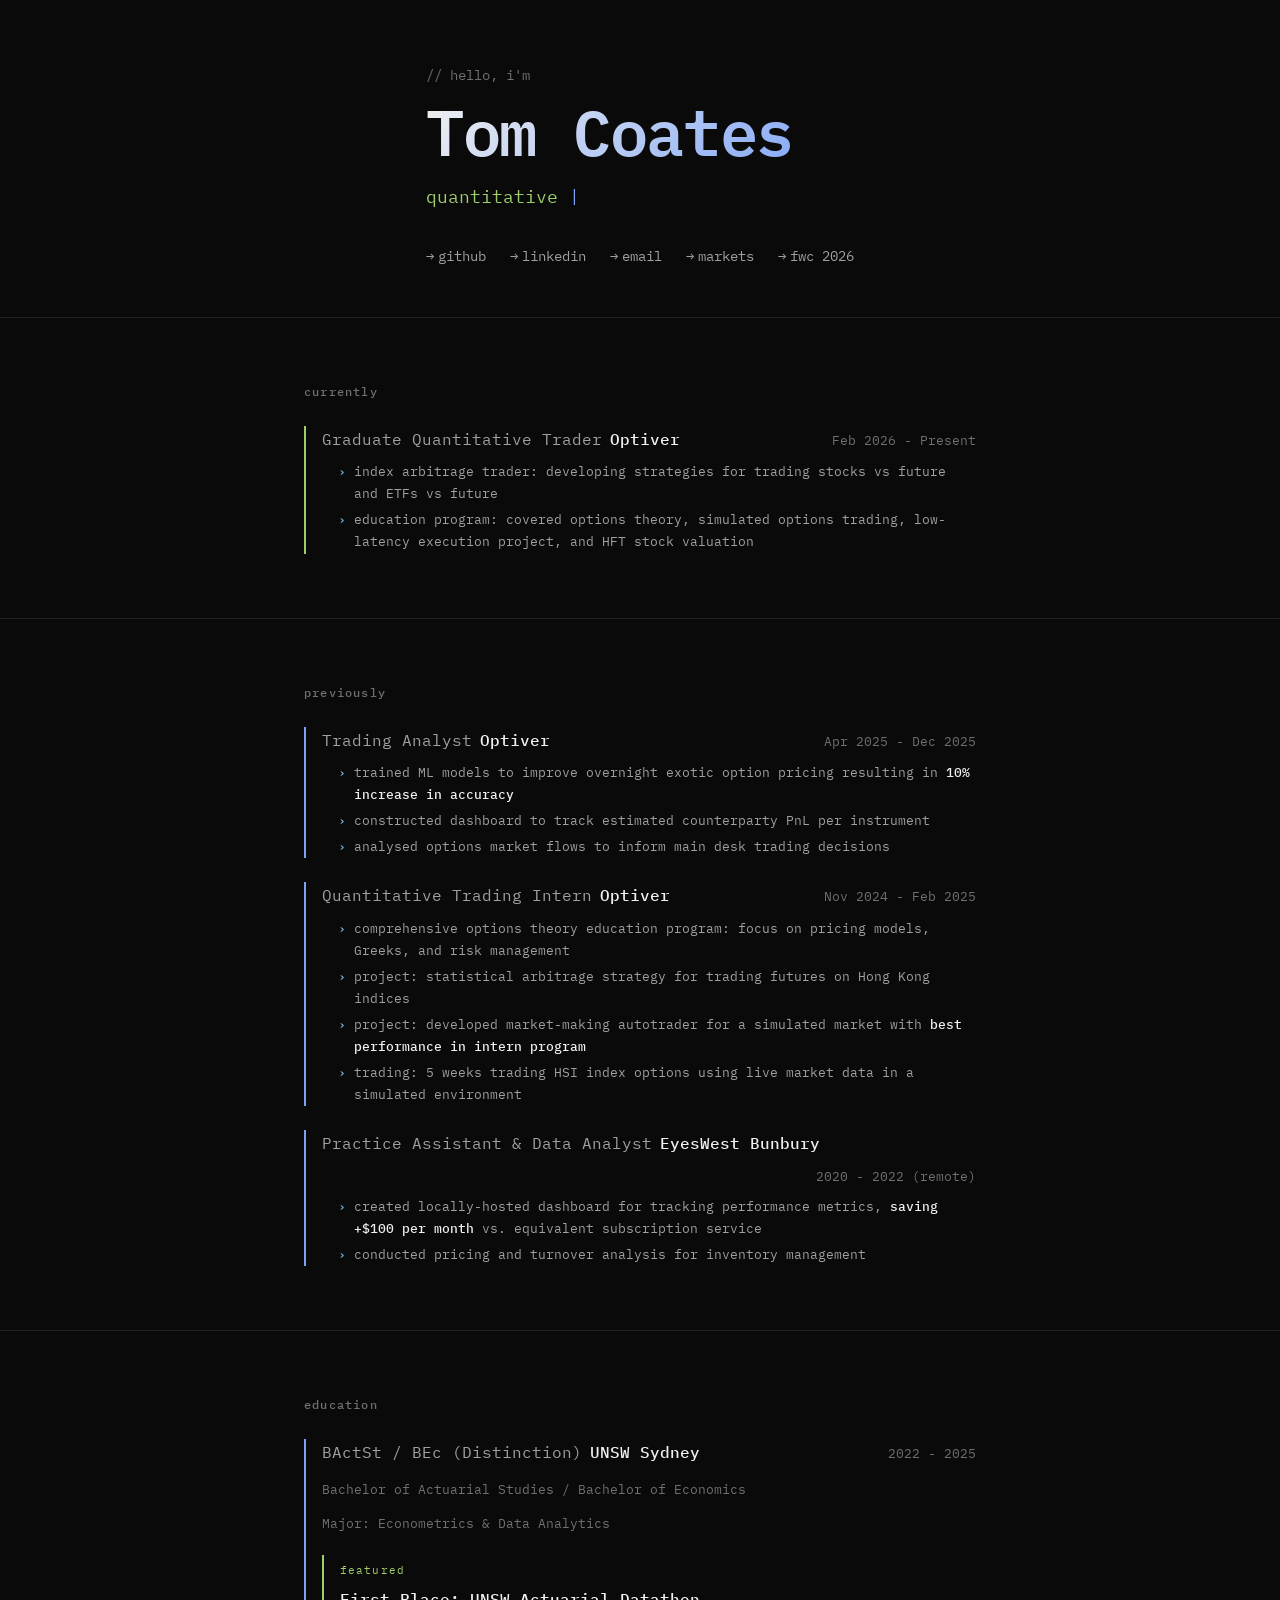
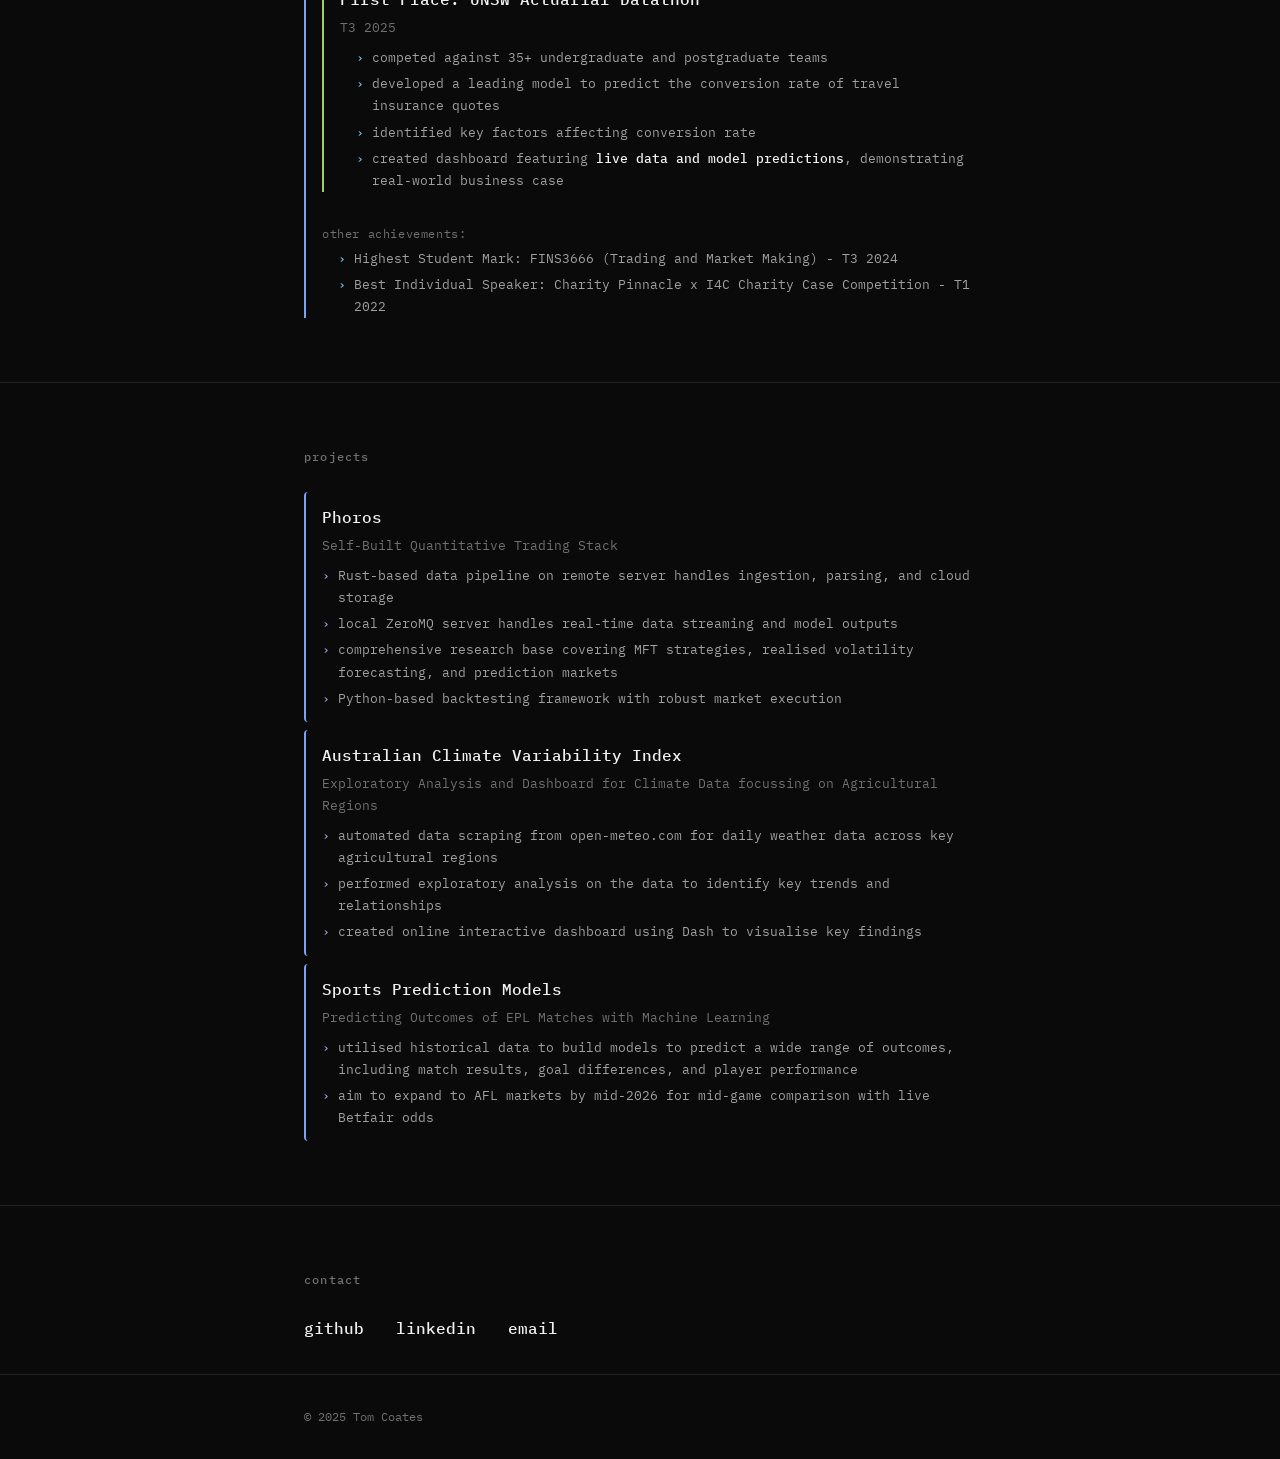
==== commit 295c8c46: "Add password-protected fwc 2026 options table page Displays team, future, call (k=20/40/60) and put " ====
--- a/index.html
+++ b/index.html
@@ -39,6 +39,9 @@
                     </a>
                     <a href="markets.html" class="hero-link">
                         <span class="link-icon">→</span> markets
+                    </a>
+                    <a href="fwc2026.html" class="hero-link">
+                        <span class="link-icon">→</span> fwc 2026
                     </a>
                 </div>
             </div>
